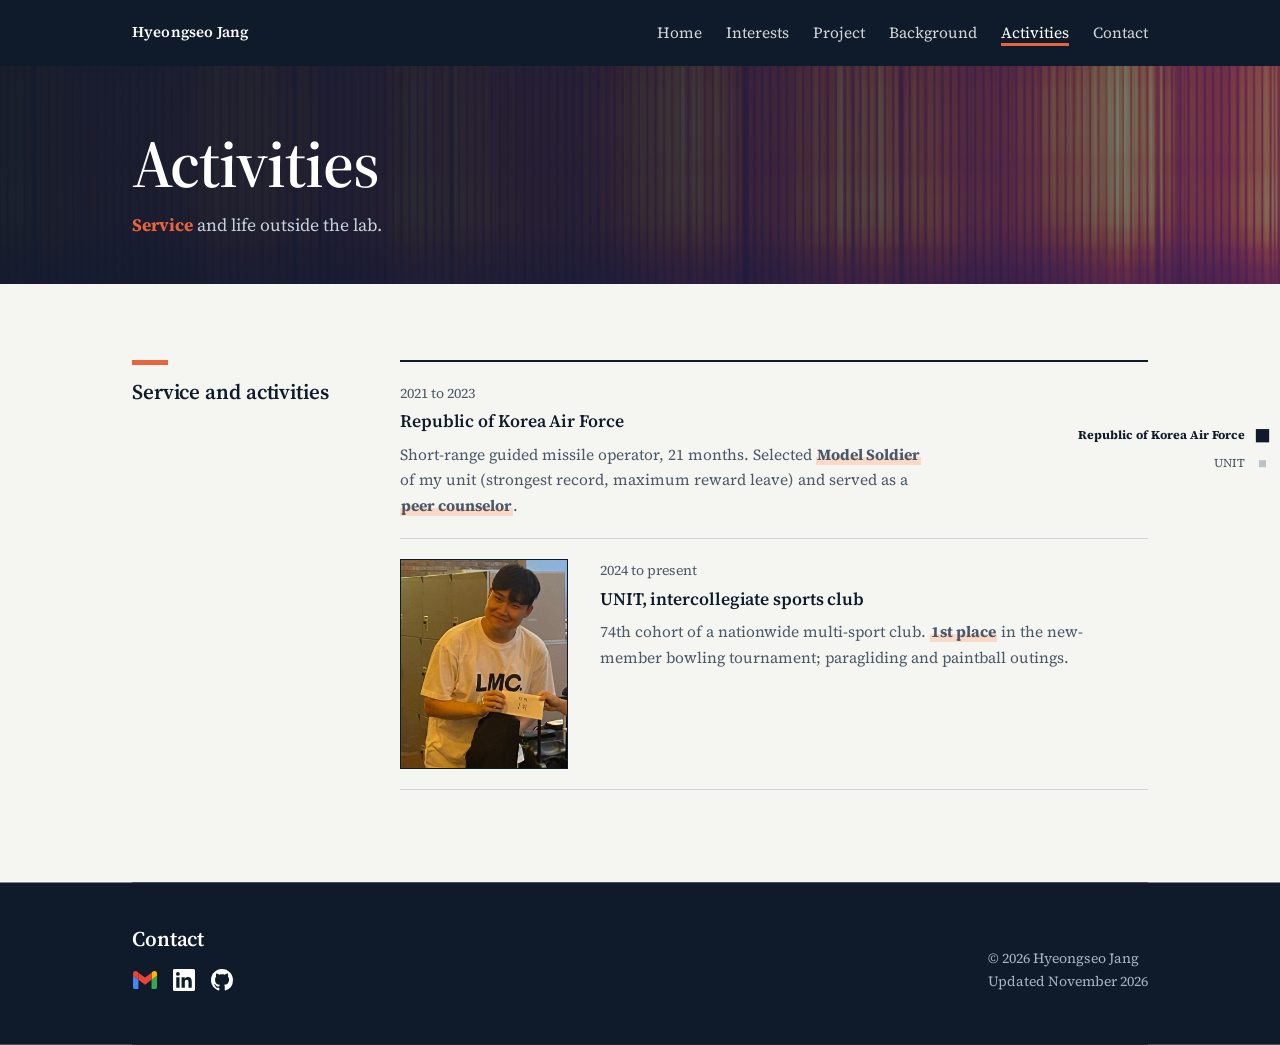
==== activities.html @ b8edc905 "Updated Co-Authored-By: Claude Opus 5.5 <noreply@anthropic.com> Claude-Session: https://claude.ai/co" ====
<!DOCTYPE html>
<html lang="en" data-lang="en">
<head>
<meta charset="utf-8">
<meta name="viewport" content="width=device-width, initial-scale=1">
<title>Activities | Hyeongseo Jang</title>
<meta name="description" content="Military service and activities of Hyeongseo Jang.">
<meta property="og:title" content="Activities | Hyeongseo Jang">
<meta property="og:description" content="Military service and activities of Hyeongseo Jang.">
<meta property="og:type" content="website">
<link rel="icon" href="data:image/svg+xml,%3Csvg xmlns='http://www.w3.org/2000/svg' viewBox='0 0 32 32'%3E%3Crect width='32' height='32' fill='%2310202F'/%3E%3Ccircle cx='16' cy='16' r='9' fill='none' stroke='%239FC0DE' stroke-width='2.5'/%3E%3Cpath d='M10.5 16c1.8-4.5 3.7-4.5 5.5 0s3.7 4.5 5.5 0' fill='none' stroke='%239FC0DE' stroke-width='2.2'/%3E%3C/svg%3E">
<link rel="preconnect" href="https://fonts.googleapis.com">
<link rel="preconnect" href="https://fonts.gstatic.com" crossorigin>
<link href="https://fonts.googleapis.com/css2?family=Source+Serif+4:ital,opsz,wght@0,8..60,400..700;1,8..60,400&family=Noto+Serif+KR:wght@500;600&display=swap" rel="stylesheet">
<link rel="stylesheet" href="style.css?v=36">
<link rel="stylesheet" href="v2.css?v=2">
</head>
<body data-title-en="Activities | Hyeongseo Jang">
<div class="wrap">
  <header class="top">
    <a class="who" href="index.html">Hyeongseo Jang</a>
    <nav aria-label="Pages">
      <a href="index.html">Home</a>
      <a href="interests.html">Interests</a>
      <a href="project.html">Project</a>
      <a href="background.html">Background</a>
      <a href="activities.html" aria-current="page">Activities</a>
      <a href="#contact">Contact</a>
    </nav>
  </header>
  <main>

    <section class="phx">
      <img class="hx-bg" src="hero-load-texture.jpg" alt="" aria-hidden="true">
      <div class="phx-in">
        <h1>Activities</h1>
        <p><b>Service</b> and life outside the lab.</p>
      </div>
    </section>
    <section class="section">
      <h2>Service and activities</h2>
      <!-- Photos: upload airforce.jpg, unit.jpg next to these files and each appears beside its entry -->
      <div class="items">
        <article class="item">
          <a class="thumb" href="airforce.jpg" target="_blank" rel="noopener" onclick="if(!this.querySelector('img'))return false"><img src="airforce.jpg" alt="" onerror="this.parentNode.remove()"></a>
          <div><p class="when">2021 to 2023</p><h3>Republic of Korea Air Force</h3><p>Short-range guided missile operator, 21 months. Selected <span class="hl">Model Soldier</span> of my unit (strongest record, maximum reward leave) and served as a <span class="hl">peer counselor</span>.</p></div>
        </article>
        <article class="item">
          <a class="thumb" href="unit.jpg" target="_blank" rel="noopener" onclick="if(!this.querySelector('img'))return false"><img class="tall" src="unit.jpg" alt="" onerror="this.parentNode.remove()"></a>
          <div><p class="when">2024 to present</p><h3>UNIT, intercollegiate sports club</h3><p>74th cohort of a nationwide multi-sport club. <span class="hl">1st place</span> in the new-member bowling tournament; paragliding and paintball outings.</p></div>
        </article>
      </div>
    </section>

  </main>
  <footer id="contact">
    <div>
      <h2>Contact</h2>
      <div class="links">
        <span class="icons"><a href="mailto:haveagoodjay00@gmail.com" aria-label="Email" title="haveagoodjay00@gmail.com"><svg viewBox="0 0 24 24" aria-hidden="true"><path fill="#4285F4" d="M0 19.366C0 20.27.732 21 1.636 21h3.819V11.73L0 7.64v11.726z"/><path fill="#34A853" d="M18.545 21h3.819c.904 0 1.636-.732 1.636-1.636V7.64l-5.455 4.09V21z"/><path fill="#FBBC04" d="M18.545 4.64v7.09L24 7.64V5.457c0-2.023-2.309-3.178-3.927-1.964l-1.528 1.147z"/><path fill="#EA4335" d="M5.455 11.73V4.64L12 9.548l6.545-4.91v7.09L12 16.64l-6.545-4.91z"/><path fill="#EA4335" d="M0 5.457V7.64l5.455 4.09V4.64L3.927 3.493C2.309 2.28 0 3.434 0 5.457z"/></svg></a><a href="https://www.linkedin.com/in/hyeongseo-jang-05a7a744a" aria-label="LinkedIn" title="LinkedIn"><svg viewBox="0 0 24 24" aria-hidden="true"><path fill="currentColor" d="M20.45 20.45h-3.56v-5.57c0-1.33-.03-3.04-1.85-3.04-1.86 0-2.14 1.45-2.14 2.94v5.67H9.34V9h3.41v1.56h.05c.48-.9 1.64-1.85 3.37-1.85 3.6 0 4.27 2.37 4.27 5.46v6.28zM5.34 7.43a2.06 2.06 0 110-4.13 2.06 2.06 0 010 4.13zM7.12 20.45H3.56V9h3.56v11.45zM22.22 0H1.77C.79 0 0 .77 0 1.73v20.54C0 23.23.79 24 1.77 24h20.45c.98 0 1.78-.77 1.78-1.73V1.73C24 .77 23.2 0 22.22 0z"/></svg></a><a href="https://github.com/haveagoodjay00" aria-label="GitHub" title="GitHub"><svg viewBox="0 0 16 16" aria-hidden="true"><path fill="currentColor" d="M8 0C3.58 0 0 3.58 0 8c0 3.54 2.29 6.53 5.47 7.59.4.07.55-.17.55-.38 0-.19-.01-.82-.01-1.49-2.01.37-2.53-.49-2.69-.94-.09-.23-.48-.94-.82-1.13-.28-.15-.68-.52-.01-.53.63-.01 1.08.58 1.23.82.72 1.21 1.87.87 2.33.66.07-.52.28-.87.51-1.07-1.78-.2-3.64-.89-3.64-3.95 0-.87.31-1.59.82-2.15-.08-.2-.36-1.02.08-2.12 0 0 .67-.21 2.2.82.64-.18 1.32-.27 2-.27.68 0 1.36.09 2 .27 1.53-1.04 2.2-.82 2.2-.82.44 1.1.16 1.92.08 2.12.51.56.82 1.27.82 2.15 0 3.07-1.87 3.75-3.65 3.95.29.25.54.73.54 1.48 0 1.07-.01 1.93-.01 2.2 0 .21.15.46.55.38A8.013 8.013 0 0016 8c0-4.42-3.58-8-8-8z"/></svg></a></span>
        <!-- CV: upload cv.pdf next to these files, then delete the word hidden -->
        <a href="cv.pdf" hidden>Download CV (PDF)</a>
      </div>
    </div>
    <p class="fine">© 2026 Hyeongseo Jang<br>Updated November 2026</p>
  </footer>
</div>
<div id="tip" role="status" aria-live="polite" hidden></div>
<script src="site.js"></script>
</body>
</html>
---- style.css ----
:root {
  --porcelain: #F7F8F6;
  --ink: #10202F;
  --slate: #51606E;
  --rule: #D3D9D8;
  --grid-blue: #1B4B8F;
  --signal: #24527F;
  --accent-l: #9FC0DE;
  --tint: #E6EDF4;
  --critical: #D03B3B;
  --display: "Archivo", "Noto Sans KR", system-ui, sans-serif;
  --text: "Source Serif 4", "Noto Sans KR", Georgia, serif;
}
* { box-sizing: border-box; }
html { scroll-behavior: smooth; -webkit-text-size-adjust: 100%; }
body {
  margin: 0; background: var(--porcelain); color: var(--ink);
  font-family: var(--text); font-size: 1.0938rem; line-height: 1.65;
  word-break: keep-all; overflow-wrap: break-word;
}
html[data-lang="ko"] body { font-family: "Noto Sans KR", system-ui, sans-serif; font-size: 1.0313rem; line-height: 1.8; }
html[data-lang="en"] [data-l="ko"],
html[data-lang="ko"] [data-l="en"] { display: none !important; }

a { color: var(--grid-blue); text-underline-offset: 0.18em; text-decoration-thickness: 1px; }
a:hover { text-decoration-thickness: 2px; }
:focus-visible { outline: 3px solid var(--signal); outline-offset: 3px; }
p { margin: 0 0 1em; max-width: 66ch; }
.wrap { max-width: 1080px; margin: 0 auto; padding: 0 32px; }

/* Top bar, stays in view while scrolling */
.top {
  display: flex; align-items: center; gap: 24px; padding: 20px 0;
  font-family: var(--display); font-size: 0.9375rem; border-bottom: 2px solid var(--ink);
  position: sticky; top: 0; z-index: 10; background: var(--porcelain);
}
.top .who { font-weight: 700; font-stretch: 110%; color: var(--ink); text-decoration: none; }
.top nav { display: flex; gap: 24px; margin-left: auto; }
.top nav a { color: var(--ink); text-decoration: none; }
.top nav a:hover { text-decoration: underline; }
.top nav a[aria-current="page"] { text-decoration: underline; text-decoration-color: var(--signal); text-decoration-thickness: 3px; text-underline-offset: 0.35em; }
.lang { display: flex; border: 2px solid var(--ink); flex: none; }
.lang button { font: inherit; font-weight: 600; color: var(--ink); background: transparent; border: 0; padding: 5px 12px; cursor: pointer; }
.lang button[aria-pressed="true"] { background: var(--ink); color: var(--porcelain); }

/* Home hero */
.hero { display: grid; grid-template-columns: minmax(0, 1fr) 320px; gap: 64px; align-items: start; padding: 64px 0 56px; }
.hero.no-photo { grid-template-columns: minmax(0, 1fr); }
.hero.no-photo .portrait { display: none; }
h1 { font-family: var(--display); font-weight: 800; font-stretch: 112%; font-size: clamp(2.6rem, 6vw, 4.25rem); line-height: 1.0; letter-spacing: -0.025em; margin: 0 0 18px; }
html[data-lang="ko"] h1 { letter-spacing: -0.03em; line-height: 1.15; }
.tagline { font-family: var(--display); font-weight: 600; font-size: clamp(1.2rem, 2.3vw, 1.5625rem); line-height: 1.3; margin: 0 0 24px; max-width: 26em; }
html[data-lang="ko"] .tagline { line-height: 1.5; }
.lede { font-size: 1.1875rem; line-height: 1.6; max-width: 36em; margin-bottom: 28px; }
html[data-lang="ko"] .lede { font-size: 1.0938rem; line-height: 1.85; }
.portrait { margin: 0; }
.portrait img { display: block; width: 100%; aspect-ratio: 4 / 5; object-fit: cover; border: 2px solid var(--ink); background: #E6EAE8; }

.links { display: flex; flex-wrap: wrap; gap: 12px; }
.links a { font-family: var(--display); font-weight: 600; font-size: 0.9688rem; color: var(--ink); text-decoration: none; border: 2px solid var(--ink); padding: 9px 18px; }
.links a.primary { background: var(--ink); color: var(--porcelain); }
.links a:hover { background: var(--signal); color: #fff; }
.links a[hidden] { display: none; }

.facts { margin: 0; display: grid; grid-template-columns: repeat(3, minmax(0, 1fr)); gap: 0 28px; background: var(--ink); color: var(--porcelain); padding: 6px 28px; }
.facts div { padding: 18px 0 20px; }
.facts dt { font-family: var(--display); font-size: 0.875rem; font-weight: 600; color: #AEBBC7; margin-bottom: 4px; }
.facts dd { margin: 0; font-family: var(--display); font-weight: 600; font-size: 1.0625rem; line-height: 1.4; }

/* Detail page heading */
.pagehead { padding: 56px 0 44px; border-bottom: 2px solid var(--ink); }
.pagehead .lede { margin-bottom: 0; }
.h1-page { font-size: clamp(1.9rem, 4.2vw, 3rem); line-height: 1.1; max-width: 22em; margin-bottom: 20px; }
html[data-lang="ko"] .h1-page { line-height: 1.3; }
.status { display: inline-block; background: var(--signal); font-family: var(--display); font-weight: 700; font-size: 0.8125rem; padding: 3px 10px; margin: 0 0 16px; color: #fff; }

/* Sections: title left, content right */
.section { display: grid; grid-template-columns: 220px minmax(0, 1fr); gap: 48px; padding: 52px 0; border-bottom: 1px solid var(--rule); scroll-margin-top: 84px; }
h2 { font-family: var(--display); font-weight: 750; font-stretch: 108%; font-size: 1.3125rem; line-height: 1.25; letter-spacing: -0.01em; margin: 0; }
.section > h2::before { content: ""; display: block; width: 32px; height: 6px; background: var(--signal); margin-bottom: 14px; color: #fff; }
h3 { font-family: var(--display); font-weight: 700; font-size: 1.0313rem; margin: 28px 0 8px; }
.section > div > h3:first-child, .cols2 h3, .skillgrid h3 { margin-top: 0; }
.kicker-title { font-family: var(--display); font-weight: 750; font-stretch: 105%; font-size: clamp(1.2rem, 2.1vw, 1.5rem); line-height: 1.28; max-width: 30em; margin-bottom: 14px; }
.feature .links, .section .links { margin-top: 20px; }
.note { color: var(--slate); font-size: 0.9688rem; border-left: 3px solid var(--rule); padding-left: 14px; }

ul.plain { margin: 0 0 1em; padding-left: 1.1em; max-width: 66ch; }
ul.plain li { margin-bottom: 0.5em; }
ul.lined, ul.tags { list-style: none; margin: 0; padding: 0; }
ul.lined li { padding: 7px 0; border-bottom: 1px solid var(--rule); font-size: 1rem; }
ul.tags { display: flex; flex-wrap: wrap; gap: 8px; }
ul.tags li { font-family: var(--display); font-weight: 600; font-size: 0.9375rem; border: 1.5px solid var(--ink); padding: 4px 12px; background: #fff; }

/* Rows */
.rows { border-top: 2px solid var(--ink); }
.row { display: grid; grid-template-columns: 190px minmax(0, 1fr); gap: 24px; padding: 18px 0; border-bottom: 1px solid var(--rule); }
.when { font-family: var(--display); font-size: 0.9375rem; color: var(--slate); }
.row .what { color: var(--slate); font-size: 0.9688rem; }
.row .what strong { font-family: var(--display); font-weight: 700; font-size: 1.0938rem; display: block; line-height: 1.35; color: var(--ink); }
.cols2 { display: grid; grid-template-columns: repeat(2, minmax(0, 1fr)); gap: 36px; margin-top: 32px; }
.skillgrid { display: grid; grid-template-columns: repeat(2, minmax(0, 1fr)); gap: 36px 40px; }
.skillgrid > div { border-top: 2px solid var(--ink); padding-top: 16px; }
.skillgrid h3 { margin-bottom: 12px; }

/* Tables */
.scroll { overflow-x: auto; margin: 4px 0 14px; }
table { border-collapse: collapse; width: 100%; font-size: 0.9375rem; line-height: 1.45; font-family: var(--display); }
th, td { text-align: left; padding: 10px 14px 10px 0; border-bottom: 1px solid var(--rule); vertical-align: top; }
thead th { font-weight: 700; border-bottom: 2px solid var(--ink); white-space: nowrap; }
tbody th { font-weight: 700; white-space: nowrap; }
table.num td { font-variant-numeric: tabular-nums; white-space: nowrap; }
tr.hl th, tr.hl td { background: #E6EDF4; }
tr.hl th { padding-left: 8px; }
.v { display: inline-block; font-weight: 700; font-size: 0.8438rem; padding: 2px 7px; margin: 0 4px 2px 0; border: 1.5px solid var(--ink); white-space: nowrap; background: #fff; }
.v.no { background: var(--critical); border-color: var(--critical); color: #fff; }
table.verdicts td:has(.v) { white-space: nowrap; }
main > section:last-child { border-bottom: 0; }
.v.na { border-color: var(--rule); color: var(--slate); }
.legend { font-family: var(--display); font-size: 0.875rem; color: var(--slate); margin: 0 0 8px; max-width: none; }
.lg { display: inline-block; width: 11px; height: 11px; margin: 0 6px 0 0; vertical-align: -1px; }
.lg.ok { background: var(--grid-blue); border-radius: 50%; }
.lg.bad { background: var(--critical); transform: rotate(45deg) scale(.85); margin-left: 16px; }

/* Charts */
figure { margin: 28px 0 16px; }
figcaption { font-family: var(--display); font-weight: 700; font-size: 1.0625rem; margin-bottom: 6px; }
.chart { display: block; width: 100%; height: auto; background: #fff; border: 1px solid var(--rule); }
.chart .grid { stroke: #E7EBEA; stroke-width: 1; }
.chart .axis { stroke: #B9C2C0; stroke-width: 1; }
.chart .tick, .chart .axlab { font-family: var(--display); font-size: 12px; fill: var(--slate); }
.chart .series { fill: none; stroke: var(--grid-blue); stroke-width: 2; }
.chart .pt.ok { fill: var(--grid-blue); stroke: #fff; stroke-width: 2; }
.chart .pt.bad { fill: var(--critical); stroke: #fff; stroke-width: 2; }
.chart .limit { stroke: var(--critical); stroke-width: 1.5; stroke-dasharray: 6 4; }
.chart .buffer { stroke: var(--slate); stroke-width: 1.2; stroke-dasharray: 2 4; }
.chart .lim-lab { font-family: var(--display); font-size: 12px; font-weight: 600; fill: var(--ink); }
.chart .buffer-lab { font-weight: 400; fill: var(--slate); }
.chart .hit { fill: transparent; cursor: pointer; outline-offset: 0; }
#tip { position: fixed; z-index: 20; max-width: 280px; background: var(--ink); color: #fff; font-family: var(--display); font-size: 0.8438rem; line-height: 1.4; padding: 8px 10px; pointer-events: none; }
details.data { margin: 8px 0 8px; }
details.data summary { font-family: var(--display); font-weight: 600; font-size: 0.9375rem; cursor: pointer; color: var(--grid-blue); }

/* Beyond engineering: compact entries with a small photo */
.items { border-top: 2px solid var(--ink); }
.item { display: flex; gap: 32px; padding: 20px 0; border-bottom: 1px solid var(--rule); align-items: flex-start; }
.item img { width: 120px; height: 90px; object-fit: cover; border: 1.5px solid var(--ink); flex: none; }
.item h3 { margin: 2px 0 6px; font-size: 1.0938rem; }
.item p { font-size: 0.9688rem; color: var(--slate); margin: 0; }
.item .when { color: var(--slate); font-size: 0.875rem; }

/* Footer with contact */
footer { border-top: 2px solid var(--ink); margin-top: 8px; padding: 40px 0 48px; display: flex; justify-content: space-between; gap: 32px; flex-wrap: wrap; scroll-margin-top: 84px; }
footer h2 { margin-bottom: 14px; }
.mail { font-family: var(--display); font-weight: 750; font-stretch: 108%; font-size: clamp(1.2rem, 2.6vw, 1.75rem); letter-spacing: -0.015em; color: var(--ink); text-decoration-color: var(--signal); text-decoration-thickness: 4px; text-underline-offset: 0.2em; overflow-wrap: anywhere; }
.mail:hover { text-decoration-thickness: 6px; }
footer .links { margin-top: 20px; }
.fine { font-family: var(--display); font-size: 0.875rem; color: var(--slate); align-self: flex-end; margin: 0; }

@media (max-width: 900px) {
  .wrap { padding: 0 20px; }
  body { font-size: 1.0625rem; }
  .top { flex-wrap: wrap; gap: 10px 16px; padding: 12px 0; }
  .top nav { order: 3; width: 100%; margin-left: 0; gap: 18px; overflow-x: auto; white-space: nowrap; padding-bottom: 2px; font-size: 0.875rem; }
  .lang { margin-left: auto; }
  .hero { grid-template-columns: minmax(0, 1fr); gap: 28px; padding: 40px 0 36px; }
  .portrait { order: -1; max-width: 230px; }
  .facts { grid-template-columns: 1fr; padding: 4px 20px; }
  .facts div { padding: 14px 0; border-bottom: 1px solid rgba(255,255,255,.18); }
  .facts div:last-child { border-bottom: 0; }
  .pagehead { padding: 36px 0 32px; }
  .section { grid-template-columns: minmax(0, 1fr); gap: 18px; padding: 38px 0; scroll-margin-top: 110px; }
  .cols2, .skillgrid { grid-template-columns: minmax(0, 1fr); gap: 26px; }
  .row { grid-template-columns: 1fr; gap: 4px; }
  .item img { width: 88px; height: 66px; }
  footer { scroll-margin-top: 110px; }
}
@media (prefers-reduced-motion: reduce) { html { scroll-behavior: auto; } }

table.verdicts th, table.verdicts td { padding-right: 8px; }

/* Research roadmap */
.chip { display: inline-block; font-family: var(--display); font-weight: 700; font-size: 0.8125rem; line-height: 1.3; padding: 3px 10px; border: 1.5px solid var(--ink); margin: 0; vertical-align: 2px; }
.chip.done { background: var(--ink); color: var(--porcelain); }
.chip.next { background: var(--signal); color: #fff; }
.chip.planned { background: #fff; color: var(--slate); border-color: var(--slate); }
.chips { margin: 0 0 14px; display: flex; flex-wrap: wrap; gap: 8px; }
ol.stages { list-style: none; margin: 0 0 14px; padding: 0; border-top: 2px solid var(--ink); }
ol.stages li { display: grid; grid-template-columns: 44px minmax(0, 1fr); gap: 16px; padding: 18px 0; border-bottom: 1px solid var(--rule); }
ol.stages .n { font-family: var(--display); font-weight: 800; font-size: 1.25rem; width: 36px; height: 36px; display: grid; place-items: center; border: 2px solid var(--ink); }
ol.stages li.done .n { background: var(--ink); color: var(--porcelain); }
ol.stages li.next .n { background: var(--signal); color: #fff; }
ol.stages li.planned .n { border-color: var(--slate); color: var(--slate); }
ol.stages p { margin: 0 0 6px; font-size: 1rem; }
ol.stages .st-head { font-family: var(--display); font-size: 1.0938rem; }
ol.stages .st-head strong { margin-right: 6px; }
ol.stages a { font-family: var(--display); font-weight: 600; font-size: 0.9375rem; }
/* A stage is one framed block: header band, sections tagged with the stage number, end marker */
.stage { margin-top: 56px; border: 2px solid var(--ink); border-top: 0; background: #fff; scroll-margin-top: 84px; }
.stageband { display: grid; grid-template-columns: 72px minmax(0, 1fr); gap: 22px; align-items: start; background: var(--ink); color: var(--porcelain); padding: 28px 30px 26px; }
.stagenum { font-family: var(--display); font-weight: 800; font-size: 2.75rem; line-height: 1; width: 72px; height: 72px; display: grid; place-items: center; background: var(--signal); color: #fff; }
.stageband .chip.done { background: transparent; color: #AEBBC7; border: 0; padding: 0; margin-bottom: 6px; font-weight: 600; }
.stagetitle { font-family: var(--display); font-weight: 750; font-stretch: 105%; font-size: clamp(1.3rem, 2.6vw, 1.75rem); line-height: 1.25; margin: 0 0 16px; max-width: 30em; }
.jump { display: flex; flex-wrap: wrap; gap: 8px; }
.jump a { font-family: var(--display); font-weight: 600; font-size: 0.875rem; color: var(--porcelain); text-decoration: none; border: 1.5px solid rgba(255,255,255,.35); padding: 4px 10px; }
.jump a:hover { background: var(--signal); color: #fff; border-color: var(--signal); }
.stage .section { padding-left: 30px; padding-right: 30px; }
.stage .section > h2::before { content: "Stage " attr(data-stage-label); width: fit-content; height: auto; background: none; display: block; font-size: 0.75rem; font-weight: 700; color: #fff; background-color: var(--signal); padding: 2px 8px; margin-bottom: 12px; letter-spacing: 0; }
.stage .section:last-of-type { border-bottom: 1px solid var(--rule); }
.stageend { font-family: var(--display); font-size: 0.9375rem; color: var(--slate); margin: 0; padding: 18px 30px 22px; max-width: none; }
.stageend a { font-weight: 600; margin-left: 8px; }
.stage .section { scroll-margin-top: 84px; }
@media (max-width: 900px) {
  .stage { margin-top: 38px; scroll-margin-top: 110px; }
  .stageband { grid-template-columns: 1fr; gap: 14px; padding: 20px; }
  .stagenum { width: 52px; height: 52px; font-size: 2rem; }
  .stage .section { padding-left: 18px; padding-right: 18px; scroll-margin-top: 110px; }
  .stageend { padding: 16px 18px 20px; }
}

/* Other certifications: one quiet line */
.others { font-size: 0.9063rem; color: var(--slate); margin: 14px 0 0; max-width: none; }

/* Activity photos open full size; certificates are shown whole */
.item .thumb { flex: none; display: block; line-height: 0; }
.item img.doc { width: 210px; height: 311px; object-fit: cover; object-position: center top; }
.item .thumb:hover img { outline: 3px solid var(--signal); }

@media (max-width: 640px) { .item:has(img.doc) { flex-direction: column; gap: 16px; } .item img.doc { width: min(210px, 100%); height: auto; aspect-ratio: 210 / 311; } }

/* Glossary tables: same column widths in every group */
table.gloss { table-layout: fixed; }
table.gloss th:first-child { width: 36%; }
@media (max-width: 640px) { table.gloss th:first-child { width: 42%; } }
table.gloss th[scope="row"] { overflow-wrap: anywhere; padding-right: 14px; }
@media (max-width: 640px) { table.gloss th:first-child { width: 46%; } }
table.gloss th[scope="row"] { white-space: normal; }

/* Floating scroll buttons */
.scrollbtns { position: fixed; right: 20px; bottom: 24px; z-index: 40; display: flex; flex-direction: column; gap: 8px; }
.scrollbtns[hidden], .scrollbtns button[hidden] { display: none; }
.scrollbtns button { width: 44px; height: 44px; border: 2px solid var(--ink); background: var(--porcelain); color: var(--ink); font-size: 1.25rem; line-height: 1; cursor: pointer; box-shadow: 0 2px 6px rgba(16,32,47,.15); }
.scrollbtns button:hover { background: var(--ink); color: #fff; }
@media (max-width: 640px) { .scrollbtns { right: 12px; bottom: 16px; } .scrollbtns button { width: 40px; height: 40px; } }

/* Section rail: quiet until you scroll, then the current part grows */
.rail { position: fixed; right: 14px; top: 50%; transform: translateY(-50%); z-index: 30; opacity: 0; pointer-events: none; transition: opacity .35s ease; display: none; }
.rail.show { opacity: 1; pointer-events: auto; }
.rail ul { list-style: none; margin: 0; padding: 0; }
.rail li { margin: 0; }
.rail a { display: flex; align-items: center; justify-content: flex-end; gap: 8px; text-decoration: none; color: var(--slate); font-family: var(--display); font-size: 0.75rem; padding: 3px 0; }
.rail .dot { flex: none; width: 7px; height: 7px; background: #B8C2C8; transition: transform .25s ease, background-color .25s ease; }
.rail .lbl { opacity: 0; transform: translateX(6px); transition: opacity .25s ease, transform .25s ease; background: var(--porcelain); padding: 1px 6px; white-space: nowrap; pointer-events: none; }
.rail:hover .lbl, .rail a:focus-visible .lbl { opacity: 1; transform: none; }
.rail .stagehead > a { margin-top: 10px; font-weight: 700; color: var(--ink); }
.rail .stagehead > a .dot { width: 11px; height: 11px; background: var(--ink); }
.rail .stagehead > a .lbl { opacity: 1; transform: none; border: 1.5px solid var(--ink); background: var(--signal); font-size: 0.6875rem; color: #fff; }
.rail .sub { max-height: 0; overflow: hidden; transition: max-height .4s ease; }
.rail .open > .sub { max-height: 420px; }
.rail .l2 .dot { width: 5px; height: 5px; margin-right: 1px; }
.rail .on > a .dot { transform: scale(1.9); background: var(--ink); }
.rail .l2.on > a .dot { background: var(--signal); box-shadow: 0 0 0 1.5px var(--ink); color: #fff; }
.rail .on > a .lbl { opacity: 1; transform: none; color: var(--ink); font-weight: 700; }
@media (min-width: 1180px) { .rail { display: block; } }
@media (prefers-reduced-motion: reduce) { .rail *, .rail { transition: none !important; } }

/* Portrait photo in an activity entry */
.item img.tall { width: 168px; height: 210px; object-fit: cover; object-position: center top; }
@media (max-width: 640px) { .item:has(img.tall) { flex-direction: column; gap: 16px; } .item img.tall { width: min(168px, 100%); height: auto; aspect-ratio: 4 / 5; } }

/* School mark beside the school name (official mark, unaltered, small) */
.schoolhead { display: flex; align-items: center; gap: 12px; margin-bottom: 6px; }
.schoolhead img { width: 44px; height: 44px; flex: none; }

/* Timeline rows: planned entries are quieter */
.tl .row.future .when, .tl .row.future .what, .tl .row.future .what strong { color: var(--slate); }
.tl .row.future { border-bottom-style: dashed; }

/* ===== Home as a one-page academic sheet ===== */
.id { display: grid; grid-template-columns: minmax(0, 1fr) 220px; gap: 56px; align-items: start; padding: 56px 0 44px; border-bottom: 2px solid var(--ink); }
.id.no-photo { grid-template-columns: minmax(0, 1fr); }
.id.no-photo .portrait { display: none; }
.id h1 { font-family: var(--display); font-weight: 800; font-stretch: 110%; font-size: clamp(2.4rem, 5vw, 3.4rem); line-height: 1.02; letter-spacing: -0.025em; margin: 0 0 10px; }
.id .role { font-family: var(--display); font-weight: 600; font-size: 1.125rem; color: var(--ink); margin: 0 0 8px; }
.id .contact { font-family: var(--display); font-size: 0.9375rem; margin: 0 0 22px; display: flex; flex-wrap: wrap; gap: 4px 10px; }
.id .contact span { color: var(--rule); }
.id .intro { color: var(--ink); margin-bottom: 18px; }
.keys { list-style: none; margin: 0; padding: 0; display: flex; flex-wrap: wrap; gap: 6px 14px; font-family: var(--display); font-size: 0.8438rem; color: var(--slate); }
.keys li::before { content: "#"; color: var(--grid-blue); margin-right: 1px; }
.id .portrait img { aspect-ratio: 4 / 5; }

.sheet { padding: 40px 0; }
.sheet-title { font-family: var(--display); font-weight: 700; font-size: 1.1875rem; line-height: 1.35; margin: 0 0 6px; max-width: none; }
.sheet-title a { color: var(--ink); text-decoration: none; }
.sheet-title a:hover { text-decoration: underline; text-decoration-color: var(--signal); text-decoration-thickness: 3px; }
.sheet-meta { font-size: 0.9375rem; color: var(--slate); margin: 0 0 14px; }
.sheet .more { font-family: var(--display); font-size: 0.875rem; font-weight: 600; margin: 14px 0 0; }

.stagelist { list-style: none; margin: 16px 0 0; padding: 0; border-top: 1px solid var(--rule); }
.stagelist li { display: grid; grid-template-columns: 28px minmax(0, 1fr); gap: 14px; padding: 12px 0; border-bottom: 1px solid var(--rule); color: var(--slate); }
.stagelist .sn { font-family: var(--display); font-weight: 800; font-size: 0.9375rem; width: 26px; height: 26px; display: grid; place-items: center; border: 1.5px solid var(--rule); color: var(--slate); }
.stagelist li.done .sn { background: var(--ink); border-color: var(--ink); color: #fff; }
.stagelist li.next .sn { background: var(--signal); border-color: var(--ink); color: #fff; }
.stagelist strong { font-family: var(--display); font-weight: 700; font-size: 1rem; color: var(--ink); margin-right: 6px; }
.stagelist li:not(.done):not(.next) strong { color: var(--slate); font-weight: 600; }
.stagelist .finding { display: block; font-size: 0.9375rem; margin-top: 4px; }
.stagelist li.done .finding { color: var(--ink); }
.stagelist .chip { font-size: 0.6875rem; vertical-align: 2px; }

.sheet .line { display: grid; grid-template-columns: minmax(0, 1fr) auto; gap: 20px; align-items: baseline; padding: 10px 0; border-bottom: 1px solid var(--rule); }
.sheet .line:first-child { border-top: 1px solid var(--rule); }
.sheet .line strong { display: block; font-family: var(--display); font-weight: 700; font-size: 1.0313rem; color: var(--ink); }
.sheet .line > div { color: var(--slate); font-size: 0.9375rem; }
.sheet .yr { font-family: var(--display); font-size: 0.8438rem; color: var(--slate); white-space: nowrap; }
.sheet .line + .sheet-meta { margin-top: 12px; }

@media (max-width: 760px) {
  .id { grid-template-columns: minmax(0, 1fr); gap: 24px; padding: 32px 0 28px; }
  .id .portrait { order: -1; max-width: 150px; }
  .sheet .line { grid-template-columns: minmax(0, 1fr); gap: 2px; }
}
.sheet .tags { margin-bottom: 14px; }
.id .role { margin-bottom: 4px; }
.id .focus { font-family: var(--display); font-size: 1rem; color: var(--ink); margin: 0 0 10px; }
.id .focus .lab { font-size: 0.8125rem; font-weight: 700; color: var(--slate); margin-right: 6px; }
.id { grid-template-columns: minmax(0, 1fr) 300px; gap: 56px; align-items: center; }
@media (max-width: 760px) { .id { grid-template-columns: minmax(0, 1fr); } .id .portrait { max-width: 220px; } }

/* icon-only contact links */
.icons { display: inline-flex; gap: 18px; align-items: center; }
.icons a { display: inline-flex; color: var(--ink); text-decoration: none; padding: 4px; margin: -4px; border-radius: 6px; transition: color .15s, transform .15s; }
.icons a:hover, .icons a:focus-visible { color: var(--grid-blue, #1F5FA8); transform: translateY(-2px); }
.icons svg { width: 26px; height: 26px; display: block; }
.id .contact { margin: 0 0 22px; }
footer .links { margin-top: 4px; }
footer .links .icons a { border: 0; padding: 4px; background: none; }
footer .links .icons a:hover { background: none; color: var(--grid-blue, #1F5FA8); }
/* larger portrait on the left */
.id { grid-template-columns: 380px minmax(0, 1fr); gap: 56px; }
.id .portrait { order: -1; }
@media (max-width: 900px) { .id { grid-template-columns: 300px minmax(0, 1fr); gap: 36px; } }
@media (max-width: 760px) { .id { grid-template-columns: minmax(0, 1fr); } .id .portrait { max-width: 260px; } }
/* small icons, like the reference site */
.icons { gap: 12px; }
.icons svg { width: 18px; height: 18px; }
.icons a { color: var(--slate); padding: 3px; margin: -3px; }
.icons a:hover, .icons a:focus-visible { transform: none; }
/* brand colors, slightly larger */
.icons { gap: 14px; }
.icons svg { width: 22px; height: 22px; }
.icons a:nth-child(1) { color: #EA4335; }
.icons a:nth-child(2) { color: #0A66C2; }
.icons a:nth-child(3) { color: #181717; }
.icons a:hover, .icons a:focus-visible, footer .links .icons a:hover { opacity: .75; }
footer .links .icons a:nth-child(1):hover { color: #EA4335; }
footer .links .icons a:nth-child(2):hover { color: #0A66C2; }
footer .links .icons a:nth-child(3):hover { color: #181717; }
/* clickable stage titles */
.stlink { color: inherit; text-decoration: underline; text-decoration-color: var(--signal); text-decoration-thickness: 2px; text-underline-offset: 0.2em; }
.stlink:hover { text-decoration-thickness: 4px; }
.stages > li { scroll-margin-top: 96px; }
.stages > li:target { background: rgba(36,82,127,.12); transition: background .6s; }
.stages > li > .n { cursor: default; }
.stages > li { scroll-margin-top: 120px; }
/* inline "View details" next to project title */
.sheet-title .vd { white-space: nowrap; margin-left: 8px; font-family: var(--display); font-size: 0.8125rem; font-weight: 600; color: var(--grid-blue, #1F5FA8); text-decoration: underline; text-underline-offset: 0.2em; vertical-align: 1px; }
.sheet-title .vd:hover { color: var(--ink); }
.icons a:nth-child(1) svg { width: 24px; height: 24px; }
.sheet > h2 .vd, .section > h2 .vd { display: inline-block; margin-left: 6px; font-family: var(--display); font-size: 0.8125rem; font-weight: 600; letter-spacing: 0; color: var(--grid-blue, #1F5FA8); text-decoration: underline; text-underline-offset: 0.2em; white-space: nowrap; vertical-align: 2px; }
.sheet > h2 .vd:hover { color: var(--ink); }
.sheet > h2 .vd, .section > h2 .vd { margin-left: 0; margin-right: 4px; }
/* small Korean name next to the English name */
.id h1 .kname { font-family: "Noto Sans KR", var(--display); font-size: 0.38em; font-weight: 500; letter-spacing: 0; color: var(--slate); margin-left: 10px; vertical-align: 0.35em; white-space: nowrap; }


.pj-panel[hidden] { display: none; }
.t50 .pagehead { border-bottom: 2px solid var(--ink); }

/* Project list: big titles, click to expand */
.pj-list-h { font-size: clamp(1.9rem, 4.2vw, 3rem); line-height: 1.1; margin: 48px 0 20px; }
.pj-title { scroll-margin-top: 72px; display: grid; grid-template-columns: minmax(0,1fr) auto; grid-template-areas: "meta ic" "main ic" "sub ic" "st ic"; column-gap: 20px; align-items: center; width: 100%; text-align: left; cursor: pointer; background: none; border: 0; border-top: 2px solid var(--ink); padding: 28px 0; color: var(--ink); font: inherit; }
.pj-title:last-of-type { }
.pj-title-meta { grid-area: meta; font-family: var(--display); font-size: 0.875rem; color: var(--slate); margin-bottom: 6px; }
.pj-title-main { grid-area: main; font-family: var(--display); font-weight: 750; font-stretch: 105%; font-size: clamp(1.35rem, 2.8vw, 2rem); line-height: 1.2; max-width: 28em; }
.pj-title-st { grid-area: st; justify-self: start; margin-top: 10px; font-family: var(--display); font-weight: 700; font-size: 0.8125rem; padding: 3px 10px; background: var(--signal); color: #fff; }
.pj-title-ic { grid-area: ic; width: 40px; height: 40px; border: 2px solid var(--ink); position: relative; }
.pj-title-ic::before, .pj-title-ic::after { content: ""; position: absolute; left: 50%; top: 50%; width: 16px; height: 2px; background: var(--ink); transform: translate(-50%,-50%); }
.pj-title-ic::after { transform: translate(-50%,-50%) rotate(90deg); transition: transform .2s ease; }
.pj-title[aria-expanded="true"] .pj-title-ic { background: var(--signal); color: #fff; }
.pj-title[aria-expanded="true"] .pj-title-ic::after { transform: translate(-50%,-50%) rotate(0deg); }
.pj-title:hover .pj-title-main { text-decoration: underline; text-decoration-color: var(--signal); text-decoration-thickness: 3px; }
.pj-panel { border-top: 1px solid var(--rule); margin-bottom: 24px; }
.pj-panel[hidden] { display: none; }
.t50 .pagehead { padding-top: 28px; }

/* ===== Theme: formal, weighty (Nov 2026) ===== */
:root { --porcelain: #F5F5F2; --ink: #0F1B2A; --slate: #4B5866; --rule: #CDD3D6; --grid-blue: #24527F; }
body { background: var(--porcelain); }
h1, h2, .h1-page, .kicker-title, .pj-title-main, .sheet-title { font-stretch: 100% !important; letter-spacing: -0.015em; }
h1, .h1-page { font-weight: 750; }
.top { background: var(--ink); color: #fff; border-bottom: 0; box-shadow: 0 0 0 100vmax var(--ink); clip-path: inset(0 -100vmax); }
.top .who, .top nav a { color: #fff; }
.top nav a { opacity: .82; }
.top nav a:hover { opacity: 1; }
.top nav a[aria-current="page"] { opacity: 1; text-decoration-color: var(--accent-l); }
.section > h2::before, .pj-limits h2::before { background: var(--ink); height: 4px; }
.status, .chip.next, .pj-title-st { background: var(--signal); color: #fff; }
footer { background: var(--ink); color: #E7ECF1; border-top: 0; margin-top: 40px; padding: 44px 0 52px; box-shadow: 0 0 0 100vmax var(--ink); clip-path: inset(0 -100vmax); }
footer h2 { color: #fff; }
footer .fine { color: #A9B5C1; }
footer .links .icons a { color: #fff; }
.pj-title[aria-expanded="true"] .pj-title-ic { background: var(--ink); }
.pj-title[aria-expanded="true"] .pj-title-ic::before, .pj-title[aria-expanded="true"] .pj-title-ic::after { background: #fff; }
.pj-title:hover .pj-title-main { text-decoration-color: var(--signal); }
:focus-visible { outline-color: var(--signal); }
.here-pin::before, .pj-board .here dt::before { background: var(--accent-l) !important; }
.here-pin { color: var(--accent-l) !important; }
.wrap { min-height: 100vh; display: flex; flex-direction: column; }
.wrap > footer { margin-top: auto; }
.wrap > main { margin-bottom: 40px; }

/* ===== Type: serif throughout, paper-like (Nov 2026) ===== */
:root { --display: "Source Serif 4", "Noto Serif KR", Georgia, "Times New Roman", serif; --text: "Source Serif 4", "Noto Serif KR", Georgia, "Times New Roman", serif; }
h1, h2, h3, .h1-page, .kicker-title, .pj-title-main, .sheet-title, .pj-list-h { font-weight: 600 !important; letter-spacing: -0.005em !important; }
h1 { letter-spacing: -0.015em !important; }
.top .who { font-weight: 600; letter-spacing: .01em; }
.top nav a { font-size: 0.9688rem; }
.chip, .status, .pj-title-st, .v, .tg { font-weight: 600 !important; letter-spacing: .01em; }
thead th, tbody th, .sheet .line strong, .stagelist strong { font-weight: 600 !important; }
.kname { font-family: "Noto Serif KR", serif; font-weight: 500; }

/* Interests page */
.ifig { margin: 0 0 18px; }
.ifig .chart { max-width: 640px; }
.visits { display: grid; grid-template-columns: repeat(auto-fill, minmax(240px, 1fr)); gap: 18px; }
.visits figure { margin: 0; }
.visits img { display: block; width: 100%; aspect-ratio: 4 / 3; object-fit: cover; border: 1px solid var(--rule); }
.visits figcaption { font-weight: 400; font-size: 0.875rem; color: var(--slate); margin: 6px 0 0; }
.ikeys { font-size: 0.9375rem; color: var(--ink); font-weight: 600; margin: -4px 0 12px; }

/* Expanded project content: indented under its title with a rule on the left */
.pj-panel { margin: 0 0 32px 18px; padding: 8px 0 8px 32px; border-top: 0; border-left: 3px solid var(--signal); }
.pj-panel .status, .pj-panel #pjStatus { display: none; }
.pj-panel .pagehead, .pj-panel .pj-head { padding-top: 24px; }
.pj-panel .trip { margin-left: -32px; padding-left: 32px; }
.pj-title[aria-expanded="true"] { padding-bottom: 20px; }
@media (max-width: 640px) { .pj-panel { margin-left: 4px; padding-left: 16px; } .pj-panel .trip { margin-left: -16px; padding-left: 16px; } }
.pj-title { scroll-margin-top: 92px; }
/* Home: short brief instead of a paragraph */
.brief { margin: 22px 0 0; border-top: 1px solid var(--rule); }
.brief > div { display: grid; grid-template-columns: 104px minmax(0, 1fr); gap: 16px; padding: 11px 0; border-bottom: 1px solid var(--rule); }
.brief dt { font-weight: 600; font-size: 0.875rem; color: var(--slate); letter-spacing: .02em; padding-top: 2px; }
.brief dd { margin: 0; font-size: 1.0313rem; line-height: 1.5; }
.focus a { color: var(--ink); text-decoration-color: var(--rule); }
@media (max-width: 640px) { .brief > div { grid-template-columns: minmax(0,1fr); gap: 2px; } }
/* Stronger indent for expanded project content */
.pj-panel { margin-left: 32px; padding-left: 40px; }
.pj-panel .trip { margin-left: -40px; padding-left: 40px; }
@media (max-width: 640px) { .pj-panel { margin-left: 10px; padding-left: 18px; } .pj-panel .trip { margin-left: -18px; padding-left: 18px; } }

/* Project content: smaller, denser type inside an expanded project */
.pj-panel { font-size: 0.97rem; line-height: 1.6; }
.pj-panel .h1-page { font-size: clamp(1.35rem, 2.6vw, 1.75rem); margin-bottom: 12px; }
.pj-panel .lede { font-size: 1rem; line-height: 1.6; margin-bottom: 20px; }
.pj-panel .pj-head, .pj-panel .pagehead { padding-bottom: 28px; }
.pj-panel .stn-title { font-size: clamp(1.3rem, 2.4vw, 1.7rem); }
.pj-panel .stn-sub { font-size: 0.95rem; margin-bottom: 12px; }
.pj-panel .step-t { font-size: 1.02rem; }
.pj-panel .step-x { font-size: 0.9rem; line-height: 1.5; }
.pj-panel .pj-board dd { font-size: 0.97rem; }
.pj-panel .pj-board .here dd { font-size: 1.05rem; }
.pj-panel .pj-board dd .big { font-size: 1.75rem; }
.pj-panel .section { grid-template-columns: 170px minmax(0, 1fr); gap: 32px; padding: 36px 0; }
.pj-panel .section > h2 { font-size: 1.1rem; }
.pj-panel ul.plain li, .pj-panel p { font-size: 0.97rem; }
.pj-panel table { font-size: 0.875rem; }
.pj-panel .pj-limits h2 { font-size: 1.1rem; }
@media (max-width: 640px) {
  .pj-panel { font-size: 0.92rem; }
  .pj-panel .h1-page { font-size: 1.3rem; }
  .pj-panel .lede, .pj-panel ul.plain li, .pj-panel p { font-size: 0.92rem; }
  .pj-panel .stn-title { font-size: 1.25rem; }
  .pj-panel .step-t { font-size: 0.97rem; }
  .pj-panel .step-x { font-size: 0.86rem; }
  .pj-panel .section { grid-template-columns: minmax(0,1fr); gap: 12px; padding: 26px 0; }
  .pj-title-main { font-size: 1.2rem; }
  .pj-title { padding: 20px 0; }
}
.pj-panel figcaption { font-size: 0.95rem; }
@media (max-width: 640px) {
  .pj-panel .step-btn { grid-template-columns: minmax(0,1fr); }
  .pj-panel .step-more { grid-column: 1; grid-row: auto; justify-self: start; margin-top: 6px; }
  .pj-panel figcaption { font-size: 0.88rem; }
}
.pjrow { padding: 16px 0; border-bottom: 1px solid var(--rule); }
.pjrow:first-child { border-top: 1px solid var(--rule); }
.pjrow p:last-child { margin-bottom: 0; font-size: 0.97rem; }
.pjrow .sheet-meta { margin-bottom: 8px; }
.pjrow .sheet-title .chip { font-size: 0.6875rem; margin-left: 6px; vertical-align: 3px; }

/* Project title + subtitle */
.pj-title-sub { grid-area: sub; font-size: clamp(0.98rem, 1.6vw, 1.125rem); line-height: 1.4; color: var(--slate); margin-top: 6px; max-width: 40em; }
.pjrow .pj-sub { font-size: 0.97rem; color: var(--ink); margin: 2px 0 4px; }
@media (max-width: 640px) { .pj-title-sub { font-size: 0.92rem; } }
.pjrow .pj-sub { max-width: none; }
.brief dd a { color: var(--ink); font-weight: 600; text-decoration-color: var(--rule); }
.brief-sub { display: block; font-size: 0.9rem; color: var(--slate); margin-top: 2px; }
/* Home hero: slightly smaller portrait, tighter block */
.id { grid-template-columns: 300px minmax(0, 1fr); gap: 52px; padding: 48px 0 40px; align-items: center; }
@media (max-width: 900px) { .id { grid-template-columns: 250px minmax(0, 1fr); gap: 32px; } }
@media (max-width: 760px) { .id { grid-template-columns: minmax(0, 1fr); } .id .portrait { max-width: 220px; } }
.edu-with-logo { display: flex; align-items: center; gap: 12px; }
.edu-with-logo img { width: 40px; height: 40px; flex: none; }
/* Course list under education, small type */
.courses { margin: 10px 0 0; font-size: 0.875rem; }
.courses > div { display: grid; grid-template-columns: 96px minmax(0,1fr); gap: 12px; padding: 4px 0; }
.courses dt { color: var(--slate); font-weight: 600; }
.courses dd { margin: 0; color: var(--ink); line-height: 1.5; }
.issuer { font-weight: 400; color: var(--slate); font-size: 0.9em; }
@media (max-width: 640px) { .courses > div { grid-template-columns: minmax(0,1fr); gap: 0; } }
.lined + h3 { margin-top: 22px; }
.courses-line { margin: 12px 0 0; font-size: 0.875rem; line-height: 1.6; color: var(--ink); max-width: none; }
.courses-line span { color: var(--slate); font-weight: 600; margin-right: 8px; }
/* Other qualifications: one per row, small type */
.minor-certs { margin: 14px 0 0; font-size: 0.8438rem; }
.minor-certs .mc-h { font-weight: 600; color: var(--slate); margin: 0 0 4px; max-width: none; }
.minor-certs ul { list-style: none; margin: 0; padding: 0; }
.minor-certs li { padding: 5px 0; border-bottom: 1px solid var(--rule); color: var(--ink); }
.minor-certs li:first-child { border-top: 1px solid var(--rule); }
.minor-certs .mc-note { margin: 8px 0 0; font-size: 0.78rem; color: var(--slate); max-width: none; }
/* Courses by area, small */
.courses { margin: 12px 0 0; font-size: 0.8125rem; }
.courses .c-h { display: block; font-weight: 600; color: var(--slate); margin-bottom: 2px; }
.courses > div { display: grid; grid-template-columns: 92px minmax(0,1fr); gap: 10px; padding: 2px 0; }
.courses dt { color: var(--slate); font-weight: 600; }
.courses dd { margin: 0; line-height: 1.5; }
.c-grp { font-size: 0.8125rem; font-weight: 600; color: var(--slate); margin: 14px 0 2px; }
ul.lined.small li { font-size: 0.875rem; padding: 6px 0; }
/* Other qualifications: smaller, two columns, no rules */
.minor-certs { margin: 12px 0 0; font-size: 0.78rem; }
.minor-certs .mc-h { font-size: 0.78rem; margin-bottom: 2px; }
.minor-certs ul { display: grid; grid-template-columns: repeat(2, minmax(0,1fr)); gap: 0 20px; }
.minor-certs li, .minor-certs li:first-child { border: 0; padding: 1px 0; }
.minor-certs .mc-note { font-size: 0.72rem; margin-top: 4px; }
@media (max-width: 640px) { .minor-certs ul { grid-template-columns: minmax(0,1fr); } .courses > div { grid-template-columns: 80px minmax(0,1fr); } }
/* Courses block as a small labelled table */
.courses { margin: 14px 0 0; border: 1px solid var(--rule); background: #fff; font-size: 0.8125rem; }
.courses .c-h { display: block; margin: 0; padding: 6px 12px; font-size: 0.72rem; font-weight: 700; letter-spacing: .08em; text-transform: uppercase; color: var(--slate); background: #EEF1F3; border-bottom: 1px solid var(--rule); }
.courses > div { grid-template-columns: 100px minmax(0,1fr); gap: 12px; padding: 6px 12px; border-bottom: 1px solid var(--rule); }
.courses > div:last-child { border-bottom: 0; }
.courses dt { color: var(--ink); font-weight: 600; }
.c-grp { text-transform: uppercase; letter-spacing: .06em; font-size: 0.72rem; }
.courses.courses-lg { grid-column: 1 / -1; font-size: 0.9375rem; margin-top: 4px; }
.courses.courses-lg .c-h { font-size: 0.75rem; padding: 8px 14px; }
.courses.courses-lg > div { grid-template-columns: 120px minmax(0,1fr); padding: 9px 14px; }
/* Courses: three areas side by side */
.cgrid { margin: 14px 0 0; border-top: 2px solid var(--ink); border-bottom: 1px solid var(--rule); }
.cgrid-lg { grid-column: 1 / -1; margin-top: 4px; }
.cg-h { margin: 0; padding: 8px 0 6px; font-size: 0.72rem; font-weight: 700; letter-spacing: .1em; text-transform: uppercase; color: var(--slate); max-width: none; }
.cg-cols { display: grid; grid-template-columns: repeat(3, minmax(0, 1fr)); border-top: 1px solid var(--rule); }
.cg-col { padding: 12px 16px 14px; border-left: 1px solid var(--rule); }
.cg-col:first-child { border-left: 0; padding-left: 0; }
.cg-k { margin: 0 0 6px; font-weight: 600; font-size: 0.9rem; color: var(--ink); max-width: none; }
.cg-k::after { content: ""; display: block; width: 18px; height: 2px; background: var(--signal); margin-top: 5px; }
.cg-col ul { list-style: none; margin: 0; padding: 0; }
.cg-col li { font-size: 0.84rem; line-height: 1.45; color: var(--slate); padding: 2px 0; }
.cgrid-lg .cg-k { font-size: 0.97rem; }
.cgrid-lg .cg-col li { font-size: 0.92rem; color: var(--ink); }
@media (max-width: 640px) {
  .cg-cols { grid-template-columns: minmax(0,1fr); }
  .cg-col, .cg-col:first-child { border-left: 0; padding: 10px 0; border-top: 1px solid var(--rule); }
  .cg-col:first-child { border-top: 0; }
}
.ifig figcaption { font-weight: 400; font-size: 0.8125rem; color: var(--slate); margin: 6px 0 0; }
.ifig-real img { display: block; width: 100%; max-width: 520px; height: auto; background: #fff; border: 1px solid var(--rule); padding: 10px; }
/* Course items as a bulleted list */
.cg-col li { position: relative; padding-left: 14px; }
.cg-col li::before { content: ""; position: absolute; left: 0; top: 0.72em; width: 5px; height: 5px; background: var(--signal); border-radius: 50%; }
/* Courses: slightly smaller type */
.cg-k { font-size: 0.85rem; }
.cg-col li { font-size: 0.8rem; }
.cgrid-lg .cg-k { font-size: 0.92rem; }
.cgrid-lg .cg-col li { font-size: 0.86rem; }
.ifig-wide img { max-width: 640px; }
/* Project figures */
.pfig { margin: 0 0 30px; }
.pfig img { display: block; width: 100%; height: auto; background: #fff; border: 1px solid var(--rule); padding: 10px; }
.pfig-narrow img { max-width: 480px; }
.pfig figcaption { font-weight: 400; font-size: 0.875rem; line-height: 1.5; color: var(--ink); margin: 8px 0 0; }
.pfig figcaption span { display: block; color: var(--slate); }
.fig-note { font-size: 0.75rem; color: var(--slate); margin: -14px 0 0; }
.reports { list-style: none; margin: 0 0 16px; padding: 0; border-top: 1px solid var(--rule); }
.reports li { display: grid; grid-template-columns: 70px minmax(0,1fr); gap: 14px; padding: 12px 0; border-bottom: 1px solid var(--rule); font-size: 0.95rem; }
.reports .rp-part { font-weight: 600; color: var(--slate); font-size: 0.85rem; padding-top: 2px; }
.reports a { font-weight: 600; }
.reports .rp-meta { display: block; font-size: 0.8rem; color: var(--slate); margin-top: 2px; }
.reports .rp-soon > div { color: var(--slate); }
.report-link { margin: 0 0 22px; font-size: 0.95rem; }
.report-link a { display: inline-block; font-weight: 600; color: #fff; background: var(--ink); padding: 7px 14px; text-decoration: none; }
.report-link a:hover { background: var(--signal); }
.report-link span { margin-left: 10px; font-size: 0.8rem; color: var(--slate); }
.section > h2 .vd { display: block; margin: 8px 0 0; font-size: 0.875rem; }
.pj-panel .reports { margin: 0 0 26px; }
---- v2.css ----
/* ===== Home v2: power-first landing (Nov 2026) ===== */
:root { --hot: #E8643C; --hot-soft: #FBD9C9; --night: #0F1B2A; }

/* Hero: full-bleed load heatmap texture */
.hx {
  position: relative; width: 100vw; margin-left: calc(50% - 50vw);
  min-height: min(78vh, 640px); display: flex; align-items: flex-end;
  color: #fff; overflow: hidden; background: var(--night);
}
.hx-bg { position: absolute; inset: 0; width: 100%; height: 100%; object-fit: cover; }
.hx::before {
  content: ""; position: absolute; inset: 0; z-index: 1;
  background: linear-gradient(90deg, rgba(15,27,42,.94) 0%, rgba(15,27,42,.82) 38%, rgba(15,27,42,.30) 72%, rgba(15,27,42,.10) 100%),
              linear-gradient(0deg, rgba(15,27,42,.55) 0%, rgba(15,27,42,0) 40%);
}
.hx-in { position: relative; z-index: 2; width: 100%; max-width: 1080px; margin: 0 auto; padding: 72px 32px 40px; }
.hx-who { display: flex; align-items: center; gap: 12px; margin: 0 0 18px; font-size: 1rem; letter-spacing: .08em; text-transform: uppercase; color: #E7ECF1; }
.hx-who img { width: 46px; height: 46px; border-radius: 50%; object-fit: cover; border: 2px solid rgba(255,255,255,.75); }
.hx-who .kname { text-transform: none; letter-spacing: 0; opacity: .8; font-size: .95rem; }
.hx h1 { font-size: clamp(3.2rem, 9vw, 6.6rem) !important; line-height: .95; margin: 0 0 16px; color: #fff; font-weight: 700 !important; letter-spacing: -0.02em !important; }
.hx-areas { font-size: clamp(1.25rem, 2.6vw, 1.8rem); margin: 0 0 22px; color: #fff; }
.hx-areas b { color: var(--hot); font-weight: 700; }
.hx-areas .sep { color: rgba(255,255,255,.45); margin: 0 .35em; }
.hx-sub { font-size: .95rem; color: #B8C3CE; margin: 0 0 26px; max-width: 70ch; }
.hx-cta { display: flex; flex-wrap: wrap; gap: 12px; margin: 0 0 48px; }
.hx-cta a { display: inline-block; padding: 10px 20px; font-size: .95rem; text-decoration: none; border: 1.5px solid #fff; color: #fff; }
.hx-cta a.pri { background: #fff; color: var(--night); font-weight: 700; }
.hx-cta a:hover { background: var(--hot); border-color: var(--hot); color: #fff; }
.hx-cap { margin: 0; max-width: none; font-size: .75rem; color: #9AA7B4; text-align: right; }

/* Highlight marker for key words on light background */
.hl { font-weight: 700; background: linear-gradient(transparent 62%, var(--hot-soft) 62%); padding: 0 .08em; }

/* Three bands */
.bands { padding: 56px 0 8px; }
.bands-h, .pj2-h, .bg2-h { font-size: .8rem !important; letter-spacing: .14em; text-transform: uppercase; color: var(--slate); margin: 0 0 22px; font-weight: 700 !important; }
.band { display: grid; grid-template-columns: minmax(0, 5fr) minmax(0, 7fr); gap: 40px; align-items: center; padding: 30px 0; border-top: 1px solid var(--rule); }
.band:last-child { border-bottom: 1px solid var(--rule); }
.band-k { font-size: clamp(1.9rem, 3.6vw, 2.7rem); font-weight: 700; line-height: 1; margin: 0 0 14px; letter-spacing: -0.01em; }
.band-k::before { content: ""; display: block; width: 36px; height: 5px; background: var(--hot); margin-bottom: 14px; }
.band-line { font-size: 1.2rem; line-height: 1.45; margin: 0 0 12px; }
.band-keys { font-size: .85rem; color: var(--slate); margin: 0 0 8px; }
.band-go { font-size: .9rem; margin: 0; }
.band figure { margin: 0; }
.band img { display: block; width: 100%; height: auto; border: 1px solid var(--rule); background: #fff; }
.band .note-small { font-size: .78rem; color: var(--slate); margin: 6px 0 0; }

/* Projects: title + one result line */
.pj2 { padding: 56px 0 8px; }
.pj2-row { display: grid; grid-template-columns: minmax(0, 1fr) auto; gap: 8px 24px; align-items: baseline; padding: 22px 0; border-top: 1px solid var(--rule); }
.pj2-row:last-of-type { border-bottom: 1px solid var(--rule); }
.pj2-t { font-size: 1.55rem; font-weight: 700; margin: 0; line-height: 1.2; }
.pj2-t a { color: var(--ink); text-decoration: none; }
.pj2-t a:hover { text-decoration: underline; text-decoration-color: var(--hot); }
.pj2-st { font-size: .78rem; color: var(--slate); white-space: nowrap; }
.pj2-r { grid-column: 1 / -1; margin: 0; font-size: 1.05rem; }
.pj2-r .num { font-weight: 700; color: var(--hot); font-size: 1.2rem; }

/* Background strip: deliberately small */
.bg2 { padding: 56px 0 16px; }
.bg2-grid { display: grid; grid-template-columns: repeat(3, minmax(0, 1fr)); gap: 28px; font-size: .9rem; color: var(--slate); }
.bg2-grid p { margin: 0 0 4px; }
.bg2-grid strong { color: var(--ink); }
.bg2-k { font-size: .75rem; letter-spacing: .12em; text-transform: uppercase; font-weight: 700; color: var(--ink); margin-bottom: 8px !important; }
.bg2-more { margin-top: 18px; font-size: .85rem; color: var(--slate); }

@media (max-width: 760px) {
  .hx { min-height: 560px; }
  .hx-in { padding: 56px 20px 28px; }
  .hx::before { background: linear-gradient(0deg, rgba(15,27,42,.95) 0%, rgba(15,27,42,.78) 55%, rgba(15,27,42,.45) 100%); }
  .hx-cap { text-align: left; }
  .band { grid-template-columns: minmax(0, 1fr); gap: 18px; }
  .bg2-grid { grid-template-columns: minmax(0, 1fr); gap: 18px; }
}
body { overflow-x: clip; }

/* ===== Site-wide v2 (all pages) ===== */
.section > h2::before, .pj-limits h2::before { background: var(--hot) !important; height: 5px; width: 36px; }
.status, .chip.next, .pj-title-st { background: var(--ink); color: #fff; }
.top nav a[aria-current="page"] { text-decoration-color: var(--hot); }

/* Page head band: same load texture, shorter */
.phx { position: relative; width: 100vw; margin-left: calc(50% - 50vw); color: #fff; background: var(--night); overflow: hidden; margin-bottom: 24px; }
.phx .hx-bg { opacity: .9; }
.phx::before { content: ""; position: absolute; inset: 0; z-index: 1; background: linear-gradient(90deg, rgba(15,27,42,.95) 0%, rgba(15,27,42,.85) 45%, rgba(15,27,42,.45) 100%); }
.phx-in { position: relative; z-index: 2; max-width: 1080px; margin: 0 auto; padding: 64px 32px 44px; }
.phx h1 { color: #fff; font-size: clamp(2.6rem, 6vw, 4.2rem) !important; line-height: 1; margin: 0 0 14px; }
.phx p { margin: 0; color: #C9D2DB; font-size: 1.1rem; max-width: 60ch; }
.phx p b { color: var(--hot); }

/* Example placeholders: clearly marked, easy to swap */
.ph { position: relative; }
.ph::after { content: "EXAMPLE"; position: absolute; top: 10px; right: 10px; background: #C0392B; color: #fff; font: 700 .7rem/1 system-ui, sans-serif; letter-spacing: .1em; padding: 5px 8px; }
.ph-cap { font-size: .78rem; color: #C0392B; margin: 6px 0 0; }

/* Interests v2 */
.iv-line { font-size: 1.2rem; line-height: 1.5; margin: 18px 0 10px; }
.iv-keys { font-size: .88rem; color: var(--slate); margin: 0 0 10px; }
.iv-sub { display: grid; grid-template-columns: minmax(0, 1fr) minmax(0, 1fr); gap: 20px; align-items: start; margin-top: 18px; padding-top: 16px; border-top: 1px dashed var(--rule); }
.iv-sub img { width: 100%; height: auto; border: 1px solid var(--rule); background: #fff; display: block; }
.iv-sub p { font-size: .85rem; color: var(--slate); margin: 0; }
@media (max-width: 760px) { .iv-sub { grid-template-columns: minmax(0, 1fr); } .phx-in { padding: 48px 20px 32px; } }

/* Activities v2 */
.item p .hl { font-weight: 700; }
.ph-640 { max-width: 640px; }
.ifig .ph-cap { color: #C0392B; }

/* Hero v2.1: big portrait right, one-line subline, contact icons */
.hx-in { display: grid; grid-template-columns: minmax(0, 1fr) 300px; column-gap: 48px; align-items: end; }
.hx-in > * { grid-column: 1; }
.hx-in > .hx-photo { grid-column: 2; grid-row: 1 / span 5; align-self: center; margin: 0; }
.hx-in > .hx-cap { grid-column: 1 / -1; }
.hx-photo img { display: block; width: 100%; aspect-ratio: 4 / 5; object-fit: cover; border: 3px solid rgba(255,255,255,.9); box-shadow: 0 18px 40px rgba(0,0,0,.45); }
.hx-sub { max-width: none; white-space: nowrap; }
.hx-cta { align-items: center; }
.hx-icons { margin: 0 0 0 8px; }
.hx-icons .icons { display: flex; gap: 14px; align-items: center; }
.hx-icons a { display: inline-flex; width: 26px; height: 26px; color: #fff; padding: 0; border: 0; background: none !important; }
.hx-icons a:hover { opacity: .8; }
.hx-icons svg { width: 26px; height: 26px; }
@media (max-width: 900px) {
  .hx-in { grid-template-columns: minmax(0, 1fr); }
  .hx-in > .hx-photo { grid-column: 1; grid-row: auto; order: -1; width: 180px; margin-bottom: 20px; }
  .hx-sub { white-space: normal; }
}
.hx-icons .icons a, .hx-icons .icons a svg { color: #fff !important; }
.hx-icons .icons a[aria-label="LinkedIn"] svg path, .hx-icons .icons a[aria-label="GitHub"] svg path { fill: #fff; }
.hx-in > .hx-cap { margin-top: 16px; }
.hx-cta { margin: 0 0 30px; }
.hx-in > .hx-icons { margin: 0 0 44px; }
.hx-icons .icons { gap: 18px; }
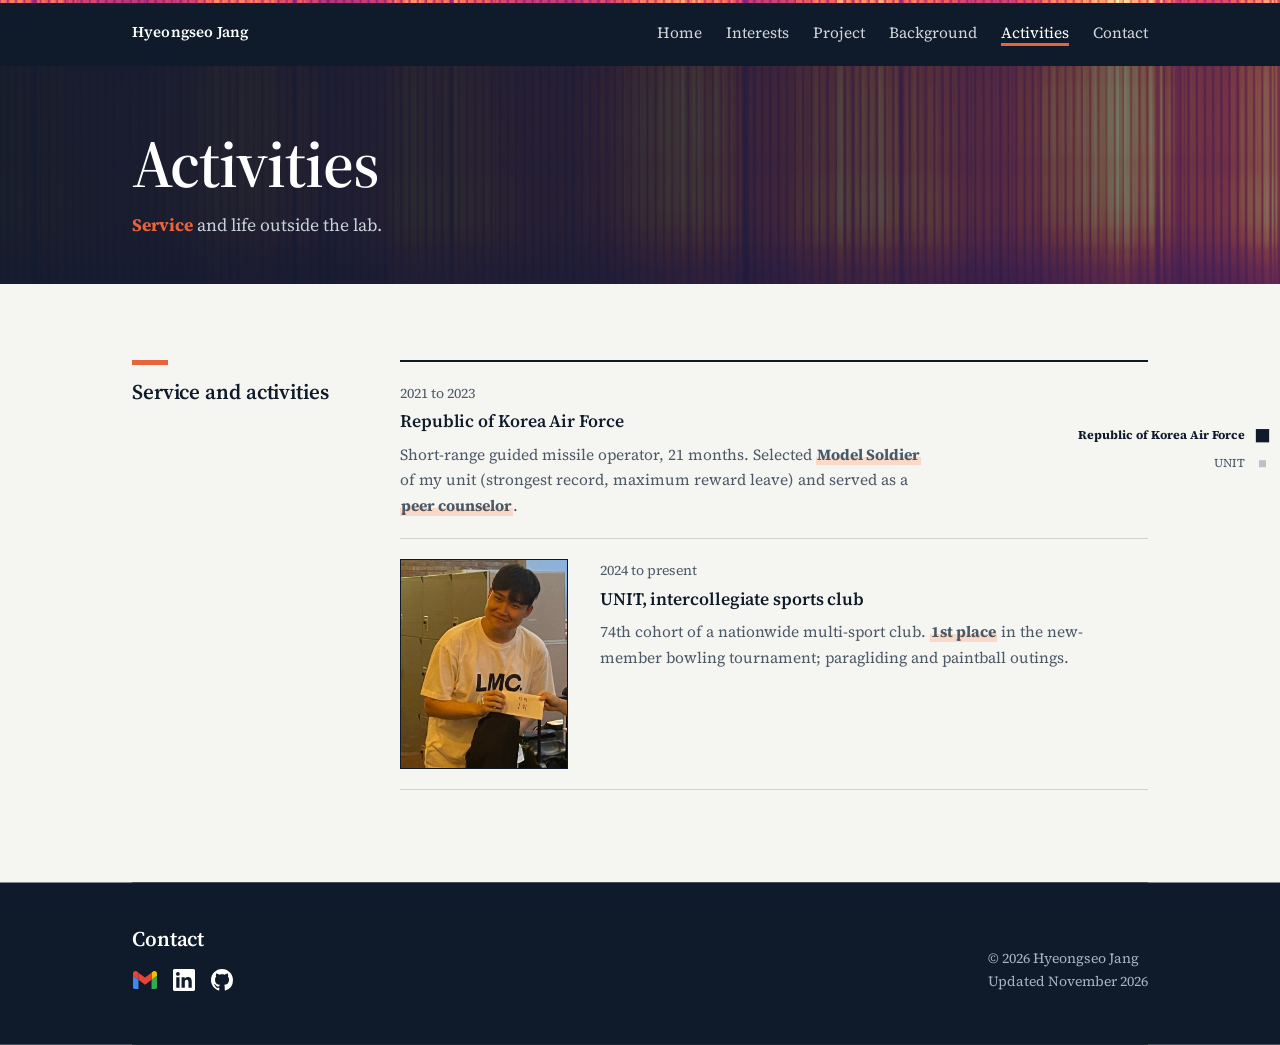
==== commit c0aa7a01: "Load heatmap as a thin strip along the top of the menu bar (all pages); Home dividers back to plain " ====
--- a/activities.html
+++ b/activities.html
@@ -12,8 +12,8 @@
 <link rel="preconnect" href="https://fonts.googleapis.com">
 <link rel="preconnect" href="https://fonts.gstatic.com" crossorigin>
 <link href="https://fonts.googleapis.com/css2?family=Source+Serif+4:ital,opsz,wght@0,8..60,400..700;1,8..60,400&family=Noto+Serif+KR:wght@500;600&display=swap" rel="stylesheet">
-<link rel="stylesheet" href="style.css?v=36">
-<link rel="stylesheet" href="v2.css?v=2">
+<link rel="stylesheet" href="style.css?v=37">
+<link rel="stylesheet" href="v2.css?v=3">
 </head>
 <body data-title-en="Activities | Hyeongseo Jang">
 <div class="wrap">
--- a/style.css
+++ b/style.css
@@ -600,3 +600,6 @@
 .report-link span { margin-left: 10px; font-size: 0.8rem; color: var(--slate); }
 .section > h2 .vd { display: block; margin: 8px 0 0; font-size: 0.875rem; }
 .pj-panel .reports { margin: 0 0 26px; }
+
+/* Top menu bar: thin strip of the Seoul metro hourly-load heatmap along its top edge (all pages) */
+.top::before { content: ""; position: absolute; top: 0; left: 50%; width: 100vw; height: 3px; transform: translateX(-50%); background: url(hero-load-texture.jpg) center / cover no-repeat; pointer-events: none; }
--- a/v2.css
+++ b/v2.css
@@ -130,3 +130,17 @@
 .hx-cta { margin: 0 0 30px; }
 .hx-in > .hx-icons { margin: 0 0 44px; }
 .hx-icons .icons { gap: 18px; }
+
+/* Power project: results-first panel */
+.pw-status { font-size: .9rem; color: var(--slate); margin: 8px 0 0; }
+.pw .pfig .topo { background: #fff; border: 1px solid var(--rule); padding: 14px; }
+.pw .pfig .topo + .rec { font-size: .8rem; color: var(--slate); margin: 8px 0 0; }
+.pw-preds { margin: 0 0 12px; padding-left: 1.3em; font-size: 1.1rem; }
+.pw-preds li { margin: 0 0 6px; }
+.pw-log { margin: 28px 0 40px; border-top: 2px solid var(--ink); }
+.pw-log > summary { cursor: pointer; list-style: none; padding: 18px 0; display: flex; flex-direction: column; gap: 2px; }
+.pw-log > summary::-webkit-details-marker { display: none; }
+.pw-log > summary span { font-size: 1.35rem; font-weight: 700; }
+.pw-log > summary span::before { content: "+ "; color: var(--hot); }
+.pw-log[open] > summary span::before { content: "− "; }
+.pw-log > summary small { font-size: .85rem; color: var(--slate); }
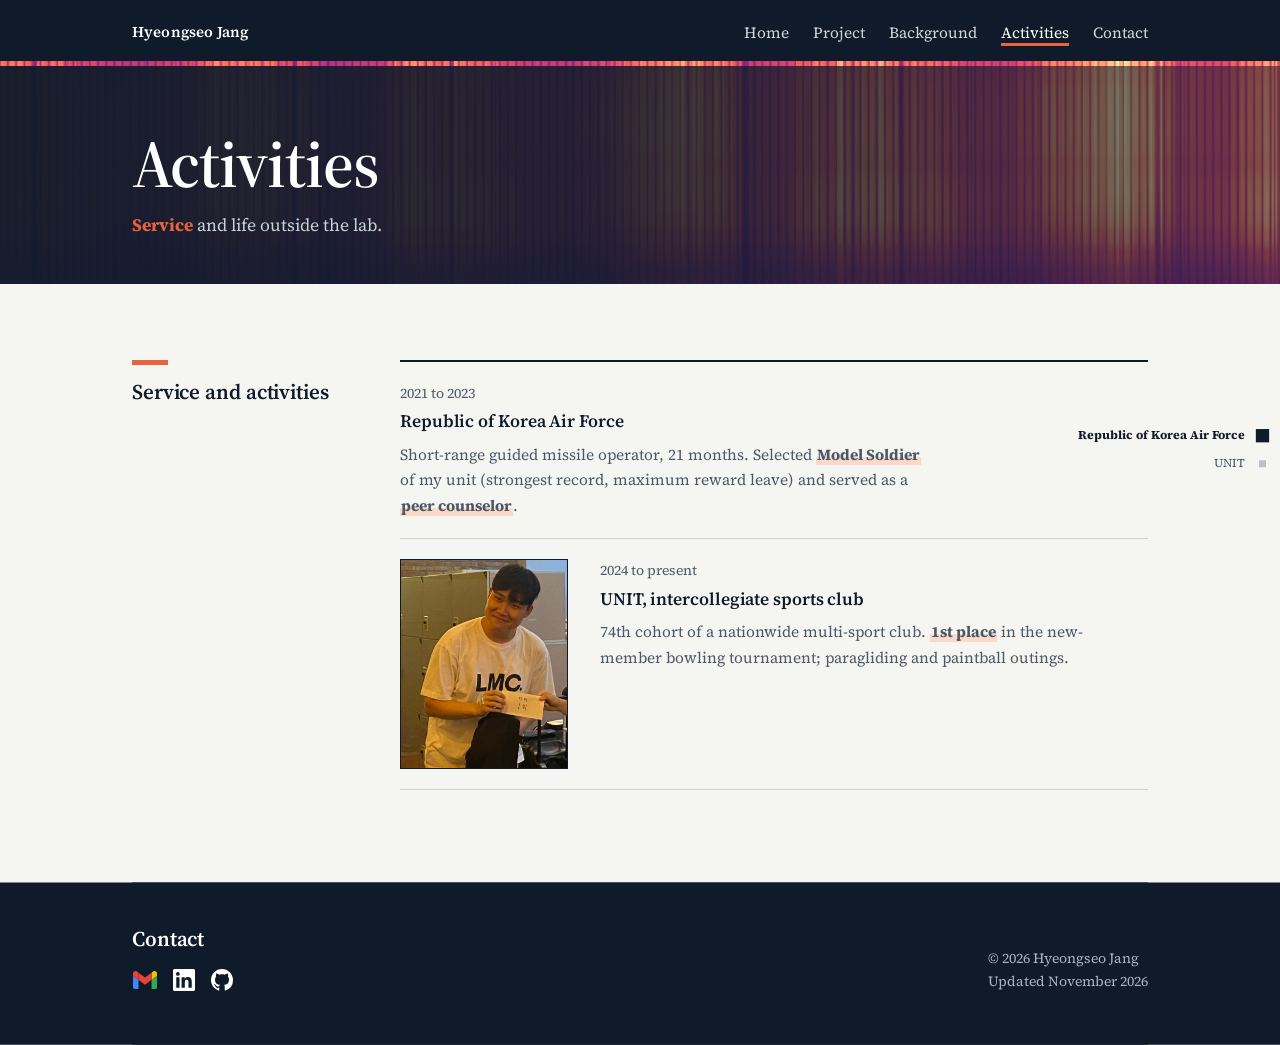
==== commit 565fc094: "Interests folded into Home; new Contact page - Home: "Research focus" becomes "Interests"; each colu" ====
--- a/activities.html
+++ b/activities.html
@@ -21,11 +21,10 @@
     <a class="who" href="index.html">Hyeongseo Jang</a>
     <nav aria-label="Pages">
       <a href="index.html">Home</a>
-      <a href="interests.html">Interests</a>
       <a href="project.html">Project</a>
       <a href="background.html">Background</a>
       <a href="activities.html" aria-current="page">Activities</a>
-      <a href="#contact">Contact</a>
+      <a href="contact.html">Contact</a>
     </nav>
   </header>
   <main>
--- a/style.css
+++ b/style.css
@@ -601,5 +601,5 @@
 .section > h2 .vd { display: block; margin: 8px 0 0; font-size: 0.875rem; }
 .pj-panel .reports { margin: 0 0 26px; }
 
-/* Top menu bar: thin strip of the Seoul metro hourly-load heatmap along its top edge (all pages) */
-.top::before { content: ""; position: absolute; top: 0; left: 50%; width: 100vw; height: 3px; transform: translateX(-50%); background: url(hero-load-texture.jpg) center / cover no-repeat; pointer-events: none; }
+/* Top menu bar: thin strip of the Seoul metro hourly-load heatmap between the menu and the page (all pages) */
+.top::before { content: ""; position: absolute; bottom: 0; left: 50%; width: 100vw; height: 5px; transform: translateX(-50%); background: url(hero-load-texture.jpg) center / cover no-repeat; pointer-events: none; }
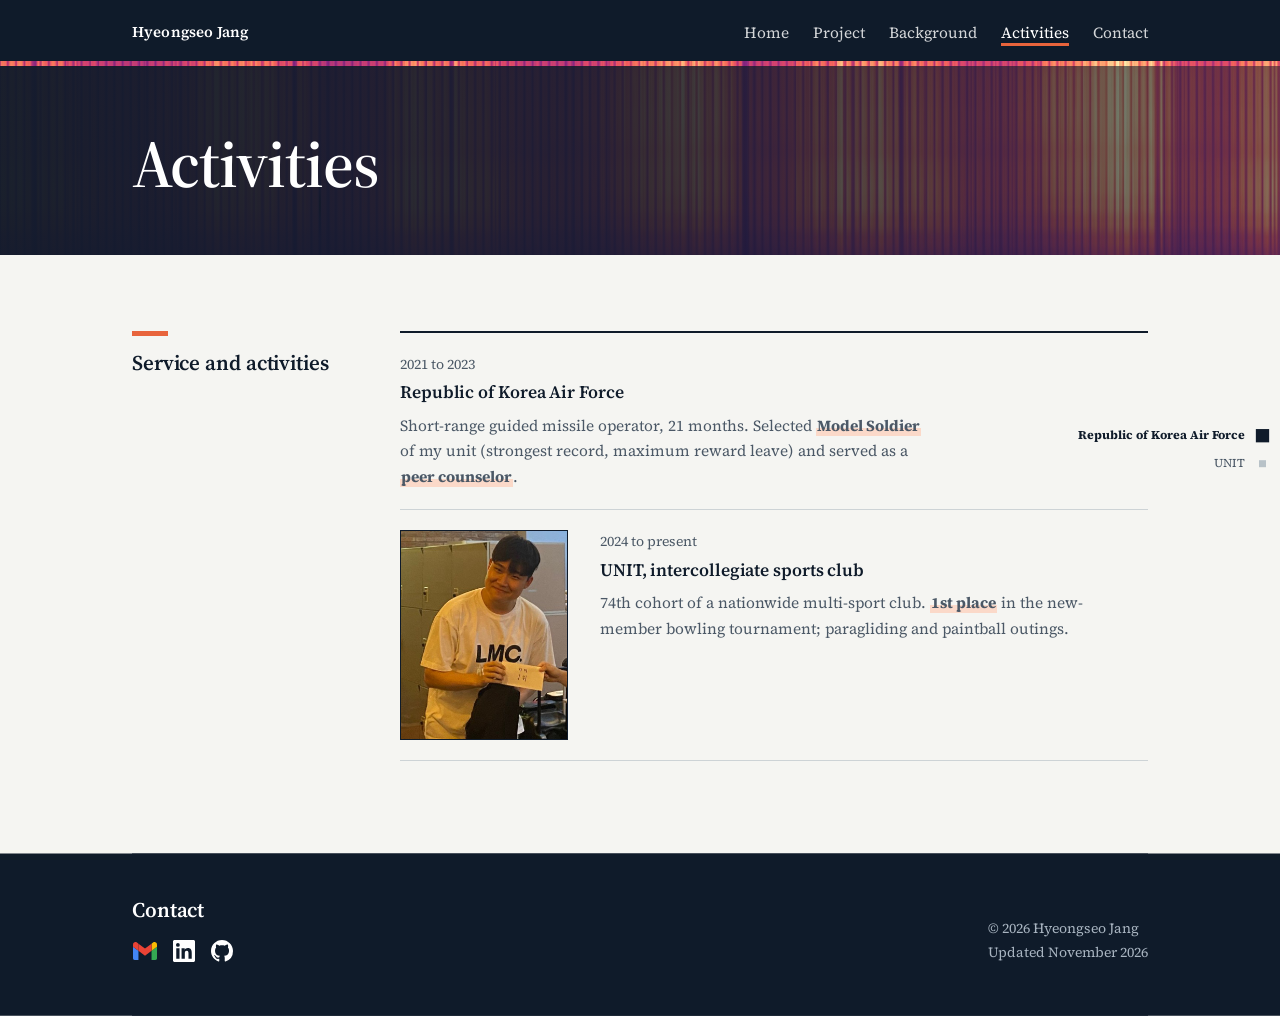
==== commit 49d9ffc6: "Home: use a 1280px content width on large screens; drop banner subtitles on inner pages Co-Authored-" ====
--- a/activities.html
+++ b/activities.html
@@ -33,7 +33,6 @@
       <img class="hx-bg" src="hero-load-texture.jpg" alt="" aria-hidden="true">
       <div class="phx-in">
         <h1>Activities</h1>
-        <p><b>Service</b> and life outside the lab.</p>
       </div>
     </section>
     <section class="section">
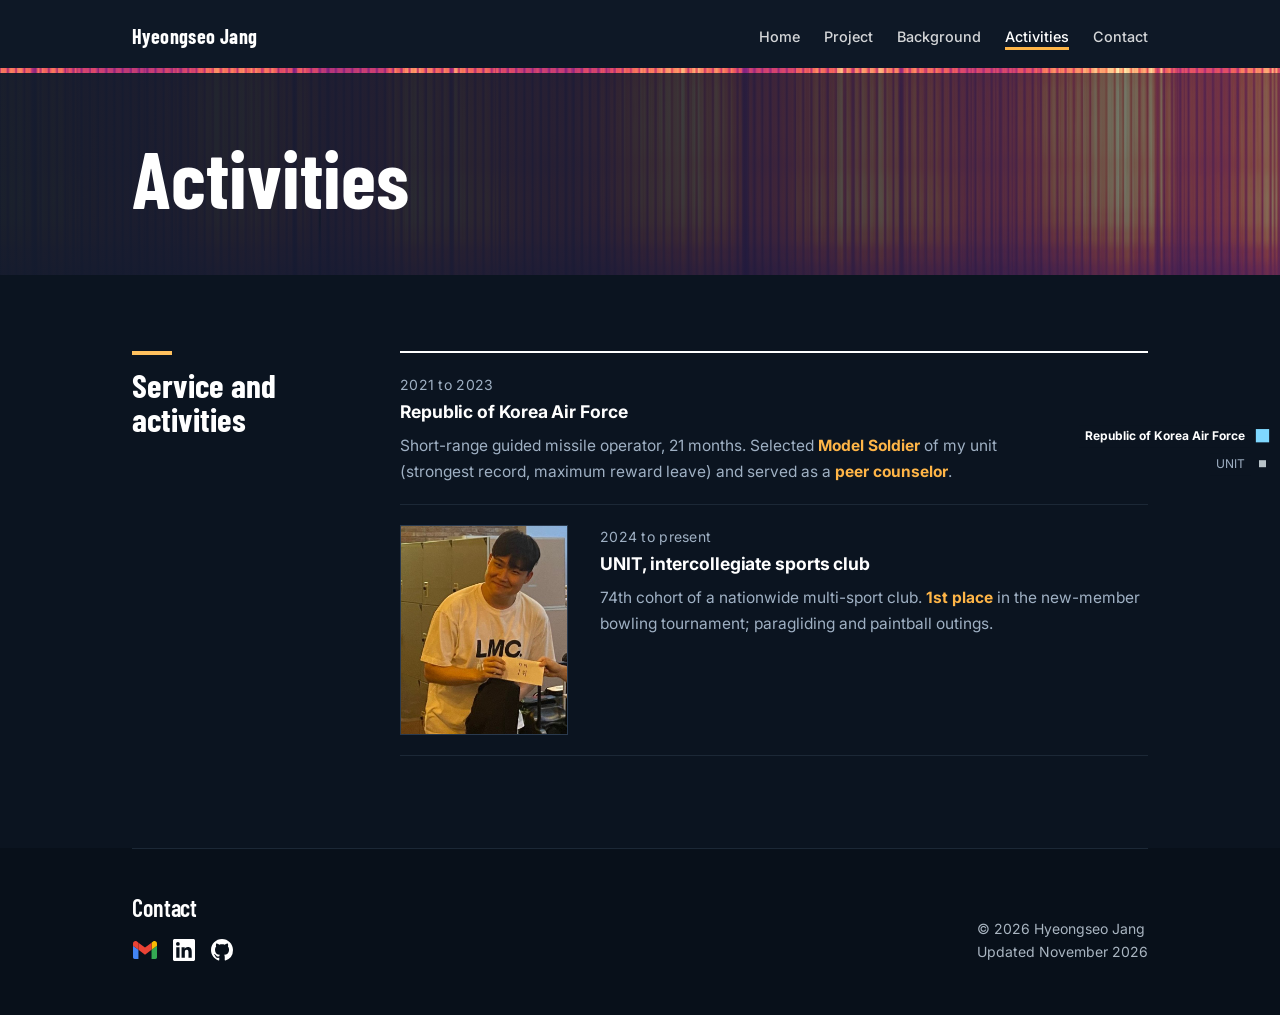
==== commit 2f46c484: "Dark navy theme for all pages: Inter + Barlow Condensed, accent keywords Co-Authored-By: Claude Opus" ====
--- a/activities.html
+++ b/activities.html
@@ -12,8 +12,10 @@
 <link rel="preconnect" href="https://fonts.googleapis.com">
 <link rel="preconnect" href="https://fonts.gstatic.com" crossorigin>
 <link href="https://fonts.googleapis.com/css2?family=Source+Serif+4:ital,opsz,wght@0,8..60,400..700;1,8..60,400&family=Noto+Serif+KR:wght@500;600&display=swap" rel="stylesheet">
-<link rel="stylesheet" href="style.css?v=37">
+<link rel="stylesheet" href="style.css?v=38">
 <link rel="stylesheet" href="v2.css?v=3">
+<link href="https://fonts.googleapis.com/css2?family=Inter:wght@400;500;600;700&family=Barlow+Condensed:wght@600;700&display=swap" rel="stylesheet">
+<link rel="stylesheet" href="dark.css?v=2">
 </head>
 <body data-title-en="Activities | Hyeongseo Jang">
 <div class="wrap">
--- a/style.css
+++ b/style.css
@@ -603,3 +603,8 @@
 
 /* Top menu bar: thin strip of the Seoul metro hourly-load heatmap between the menu and the page (all pages) */
 .top::before { content: ""; position: absolute; bottom: 0; left: 50%; width: 100vw; height: 5px; transform: translateX(-50%); background: url(hero-load-texture.jpg) center / cover no-repeat; pointer-events: none; }
+
+/* Large monitors at 100% scaling (QHD/4K): enlarge the whole page a step at a time */
+@media (min-width: 2400px) { html { zoom: 1.25; } }
+@media (min-width: 2880px) { html { zoom: 1.5; } }
+@media (min-width: 3400px) { html { zoom: 1.75; } }
--- a/dark.css
+++ b/dark.css
@@ -0,0 +1,124 @@
+/* Inner pages in the Home look: dark navy, Inter + Barlow Condensed, keywords in accent colours.
+   Loaded last on project / background / activities / contact. */
+:root {
+  --porcelain: #0B1420; --ink: #FFFFFF; --slate: #9FB0C3; --rule: #1C2836; --tint: #121E2C;
+  --signal: #7FD8FF; --grid-blue: #7FD8FF; --accent-l: #FFB547; --hot: #FFB547; --hot-soft: rgba(255,181,71,.22);
+  --dk-bg: #0B1420; --dk-panel: #101B29; --dk-panel2: #152233; --dk-ink2: #E6EBF2; --dk-mute: #8FA3BA;
+  --dk-c1: #7FD8FF; --dk-c2: #FFC15E; --dk-c3: #7FE0A8; --dk-accent: #FFB547;
+  --display: Inter, system-ui, -apple-system, 'Segoe UI', sans-serif;
+  --text: Inter, system-ui, -apple-system, 'Segoe UI', sans-serif;
+  --cond: 'Barlow Condensed', 'Archivo Narrow', 'Arial Narrow', sans-serif;
+}
+html, body { background: var(--dk-bg); }
+body { color: var(--dk-ink2); font-family: var(--text); }
+p, li, dd, td { color: inherit; }
+
+/* nav + footer: keep them dark (they used --ink as a background) */
+.top { background: #0E1826 !important; box-shadow: 0 0 0 100vmax #0E1826 !important; }
+.top .who { font-family: var(--cond); font-size: 1.25rem; font-weight: 700 !important; letter-spacing: .02em; }
+.top nav a { font-family: var(--display); font-size: .9rem; font-weight: 500; }
+footer { background: #08101A !important; box-shadow: 0 0 0 100vmax #08101A !important; border-top: 1px solid var(--rule) !important; }
+footer h2 { font-family: var(--cond); font-size: 1.5rem; }
+footer .links .icons a:nth-child(3):hover { color: #fff; }
+
+/* page banner title */
+.phx h1 { font-family: var(--cond) !important; font-weight: 700 !important; font-size: clamp(3rem, 7vw, 5rem) !important; letter-spacing: 0 !important; }
+
+/* section headings: big condensed, colour bar rotates cyan / amber / green like the Interests cards */
+.section { border-bottom-color: var(--rule); }
+.section > h2 { font-family: var(--cond) !important; font-weight: 700 !important; font-size: clamp(1.9rem, 2.6vw, 2.4rem) !important; line-height: 1.02; letter-spacing: 0 !important; color: #fff; }
+.section > h2::before { background: var(--dk-c1) !important; width: 40px !important; height: 4px !important; }
+main > .section:nth-of-type(3n+2) > h2::before { background: var(--dk-c2) !important; }
+main > .section:nth-of-type(3n) > h2::before { background: var(--dk-c3) !important; }
+h3 { font-family: var(--display) !important; font-weight: 700 !important; color: #fff; }
+
+/* keywords always stand out */
+strong, b { color: #fff; font-weight: 700; }
+.hl { color: var(--dk-accent); background: none !important; font-weight: 700; padding: 0; }
+.when { font-family: var(--display); color: var(--dk-mute); font-size: .85rem; letter-spacing: .02em; }
+.issuer { color: var(--dk-mute); font-weight: 500; }
+
+/* tags: outlined pills like the Home hashtags */
+ul.tags li { background: transparent !important; border: 1px solid #2A3A4E !important; border-radius: 999px; color: var(--dk-ink2); font-family: var(--display); font-weight: 600; font-size: .85rem; padding: 4px 12px; }
+ul.lined li { border-bottom-color: var(--rule); }
+.skillgrid > div { border-top: 2px solid #22344A; }
+.skillgrid > div:nth-child(3n+1) h3 { color: var(--dk-c1); }
+.skillgrid > div:nth-child(3n+2) h3 { color: var(--dk-c2); }
+.skillgrid > div:nth-child(3n) h3 { color: var(--dk-c3); }
+
+/* course grid */
+.cgrid, .minor-certs { color: var(--dk-ink2); }
+.cg-h, .mc-h { color: var(--dk-mute) !important; font-family: var(--display); letter-spacing: .12em; }
+.cg-col:nth-child(1) .cg-k { color: var(--dk-c1); }
+.cg-col:nth-child(2) .cg-k { color: var(--dk-c2); }
+.cg-col:nth-child(3) .cg-k { color: var(--dk-c3); }
+
+/* status chips and buttons that were dark-on-light */
+.status, .chip.next, .pj-title-st { background: var(--dk-accent) !important; color: #0B1420 !important; }
+.item img, .item .thumb img { border-color: #2A3A4E; }
+
+/* project list titles in the Home card style */
+.pj-title-main { font-family: var(--cond) !important; font-weight: 700 !important; font-size: clamp(2rem, 3vw, 2.7rem) !important; letter-spacing: 0 !important; line-height: 1.05; }
+.pj-title:hover .pj-title-main { text-decoration-color: var(--dk-accent); }
+.section > h2 { overflow-wrap: normal; hyphens: none; }
+
+/* --- components that used --ink as a dark fill or #fff as a card --- */
+.pj-title-ic { border-color: #fff !important; }
+.pj-title[aria-expanded="true"] .pj-title-ic { background: var(--dk-accent) !important; border-color: var(--dk-accent) !important; }
+.pj-title[aria-expanded="true"] .pj-title-ic::before, .pj-title[aria-expanded="true"] .pj-title-ic::after { background: #0B1420 !important; }
+.pj-panel .section > h2, .pw .section > h2 { font-size: clamp(1.5rem, 2vw, 1.9rem) !important; }
+.v { background: rgba(127,224,168,.14) !important; border-color: var(--dk-c3) !important; color: var(--dk-c3) !important; border-radius: 4px; }
+.v.na { background: transparent !important; border-color: #2A3A4E !important; color: var(--dk-mute) !important; }
+.v.no { background: rgba(255,107,107,.15) !important; border-color: #FF6B6B !important; color: #FF8A8A !important; }
+table th, table td { border-color: var(--rule) !important; }
+thead th { color: var(--dk-mute); }
+tbody th { color: #fff; }
+.pfig img, .ifig-real img, .chart, .band img, .iv-sub img, .pw .pfig .topo, .topo figure { border-color: #22344A !important; border-radius: 6px; }
+.topo figure.base { background: #E9EDEF !important; }
+.pj-board { background: var(--dk-panel) !important; color: var(--dk-ink2) !important; border: 1px solid #22344A; border-radius: 8px; }
+.pj-board * { color: inherit; }
+.pj-board dt, .pj-board .lbl { color: var(--dk-mute) !important; }
+.trip { background: rgba(11,20,32,.94) !important; border-bottom-color: var(--rule) !important; }
+.trip-dots a, .lg-st { background: var(--dk-bg) !important; border-color: #3A4C62 !important; }
+.trip-dots li.done a, .lg-st.done, .trip-dots li.done::before, .trip-dots li.now::before, .rt-done { background: var(--dk-c1) !important; border-color: var(--dk-c1) !important; }
+.pj-tools button, .pj-tools .jump-now { background: transparent !important; color: var(--dk-ink2) !important; border-color: #2A3A4E !important; }
+.pj-tools button:hover, .pj-tools .jump-now:hover { border-color: var(--dk-accent) !important; color: #fff !important; }
+.stn-dot { background: var(--dk-bg) !important; border-color: #3A4C62 !important; color: var(--dk-mute) !important; }
+.stn.done .stn-dot { background: var(--dk-c1) !important; border-color: var(--dk-c1) !important; color: #0B1420 !important; }
+.stn.now .stn-card { background: var(--dk-panel) !important; border: 1px solid #2A3A4E !important; box-shadow: 6px 6px 0 var(--dk-accent) !important; border-radius: 8px; }
+.stn.done .step::before { background: var(--dk-bg) !important; border-color: var(--dk-c1) !important; }
+.step-more .pm { border-color: #3A4C62 !important; color: var(--dk-ink2) !important; }
+.step.open .pm { background: var(--dk-accent) !important; border-color: var(--dk-accent) !important; color: #0B1420 !important; }
+.rec code { background: #16243A !important; color: var(--dk-c1) !important; }
+.dcard { background: var(--dk-panel) !important; border-color: #22344A !important; border-left-color: var(--dk-c2) !important; border-radius: 6px; }
+.dc-id { background: var(--dk-c2) !important; color: #0B1420 !important; }
+.dc-opts li { border-color: #2A3A4E !important; color: var(--dk-ink2); }
+.dc-opts li.on { background: rgba(255,193,94,.14) !important; border-color: var(--dk-c2) !important; color: #fff !important; }
+.preds li { background: var(--dk-panel) !important; border-color: #2A3A4E !important; }
+.tg { border-color: #3A4C62 !important; color: var(--dk-ink2); }
+.tg.mine { background: var(--dk-c1) !important; border-color: var(--dk-c1) !important; color: #0B1420 !important; }
+.tg.override { background: var(--dk-accent) !important; border-color: var(--dk-accent) !important; color: #0B1420 !important; }
+.tg.choice { background: transparent !important; color: #fff !important; }
+.here-pin { color: var(--dk-accent) !important; }
+.report-link a { background: var(--dk-accent) !important; color: #0B1420 !important; }
+.scrollbtns button { background: var(--dk-panel) !important; color: #fff !important; border-color: #3A4C62 !important; }
+.scrollbtns button:hover { border-color: var(--dk-accent) !important; }
+.rail .lbl { background: var(--dk-bg) !important; }
+.rail .stagehead > a .dot, .rail .on > a .dot { background: var(--dk-c1) !important; }
+#tip { background: var(--dk-panel2) !important; color: #fff !important; border: 1px solid #2A3A4E; }
+a { color: var(--dk-c1); }
+.top a, footer a, .pj-title, .hm-row { color: inherit; }
+/* white figure cards keep dark text inside */
+.topo, .pw .pfig .topo, .topo figure { --ink: #0F1B2A; --slate: #4B5866; --rule: #CDD3D6; color: #0F1B2A; }
+.step-more .pm { background: transparent !important; }
+.step-btn:hover .pm { border-color: var(--dk-accent) !important; color: var(--dk-accent) !important; }
+.here-pin { background: rgba(255,181,71,.12) !important; padding: 3px 8px; border-radius: 4px; }
+/* Contact: name in condensed display, focus line as keywords */
+.ct h2 { font-family: var(--cond) !important; font-size: clamp(2.6rem, 4.4vw, 3.6rem) !important; letter-spacing: 0 !important; }
+.ct-focus { color: var(--dk-c1) !important; }
+.ct-icons a { border-color: #2A3A4E !important; }
+@media (max-width: 700px) {
+  .top .who { font-size: 1.1rem; }
+  .top nav { gap: 4px 14px !important; flex-wrap: wrap; }
+  .top nav a { font-size: .84rem; }
+}
